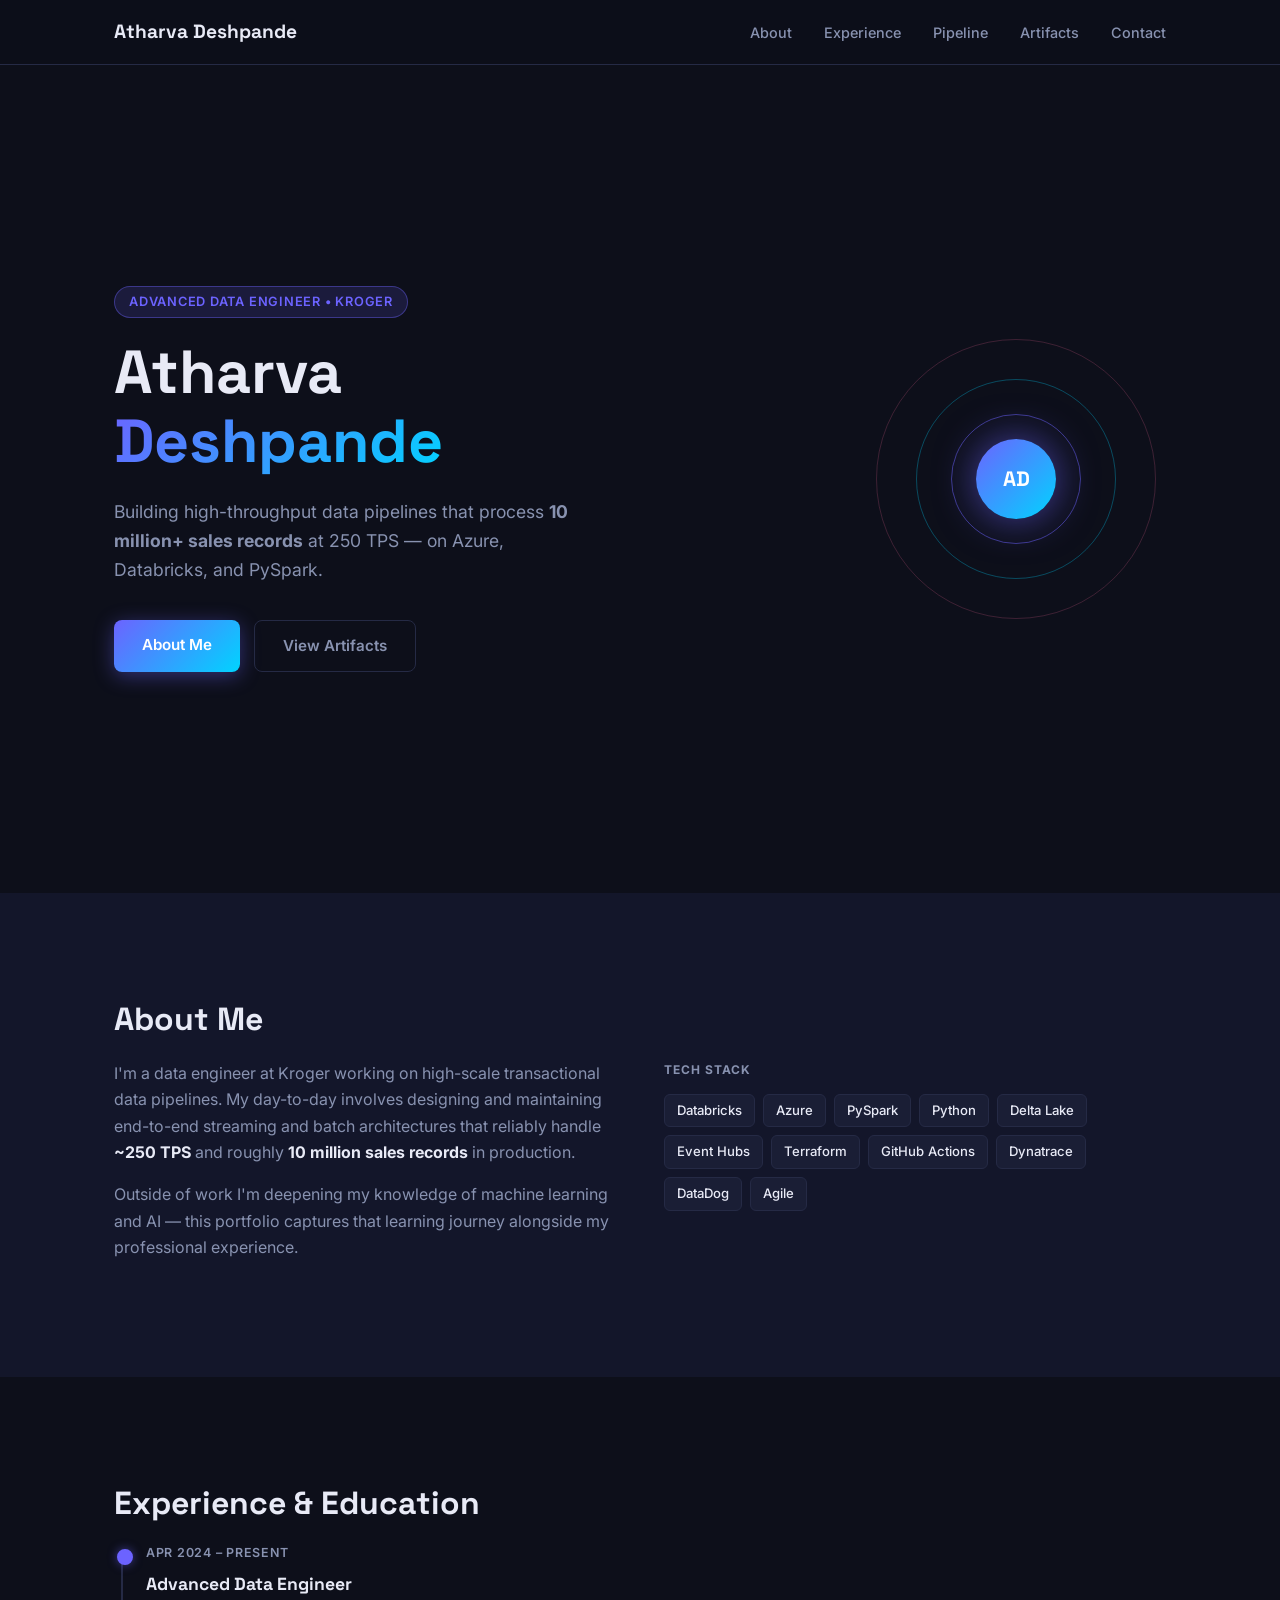
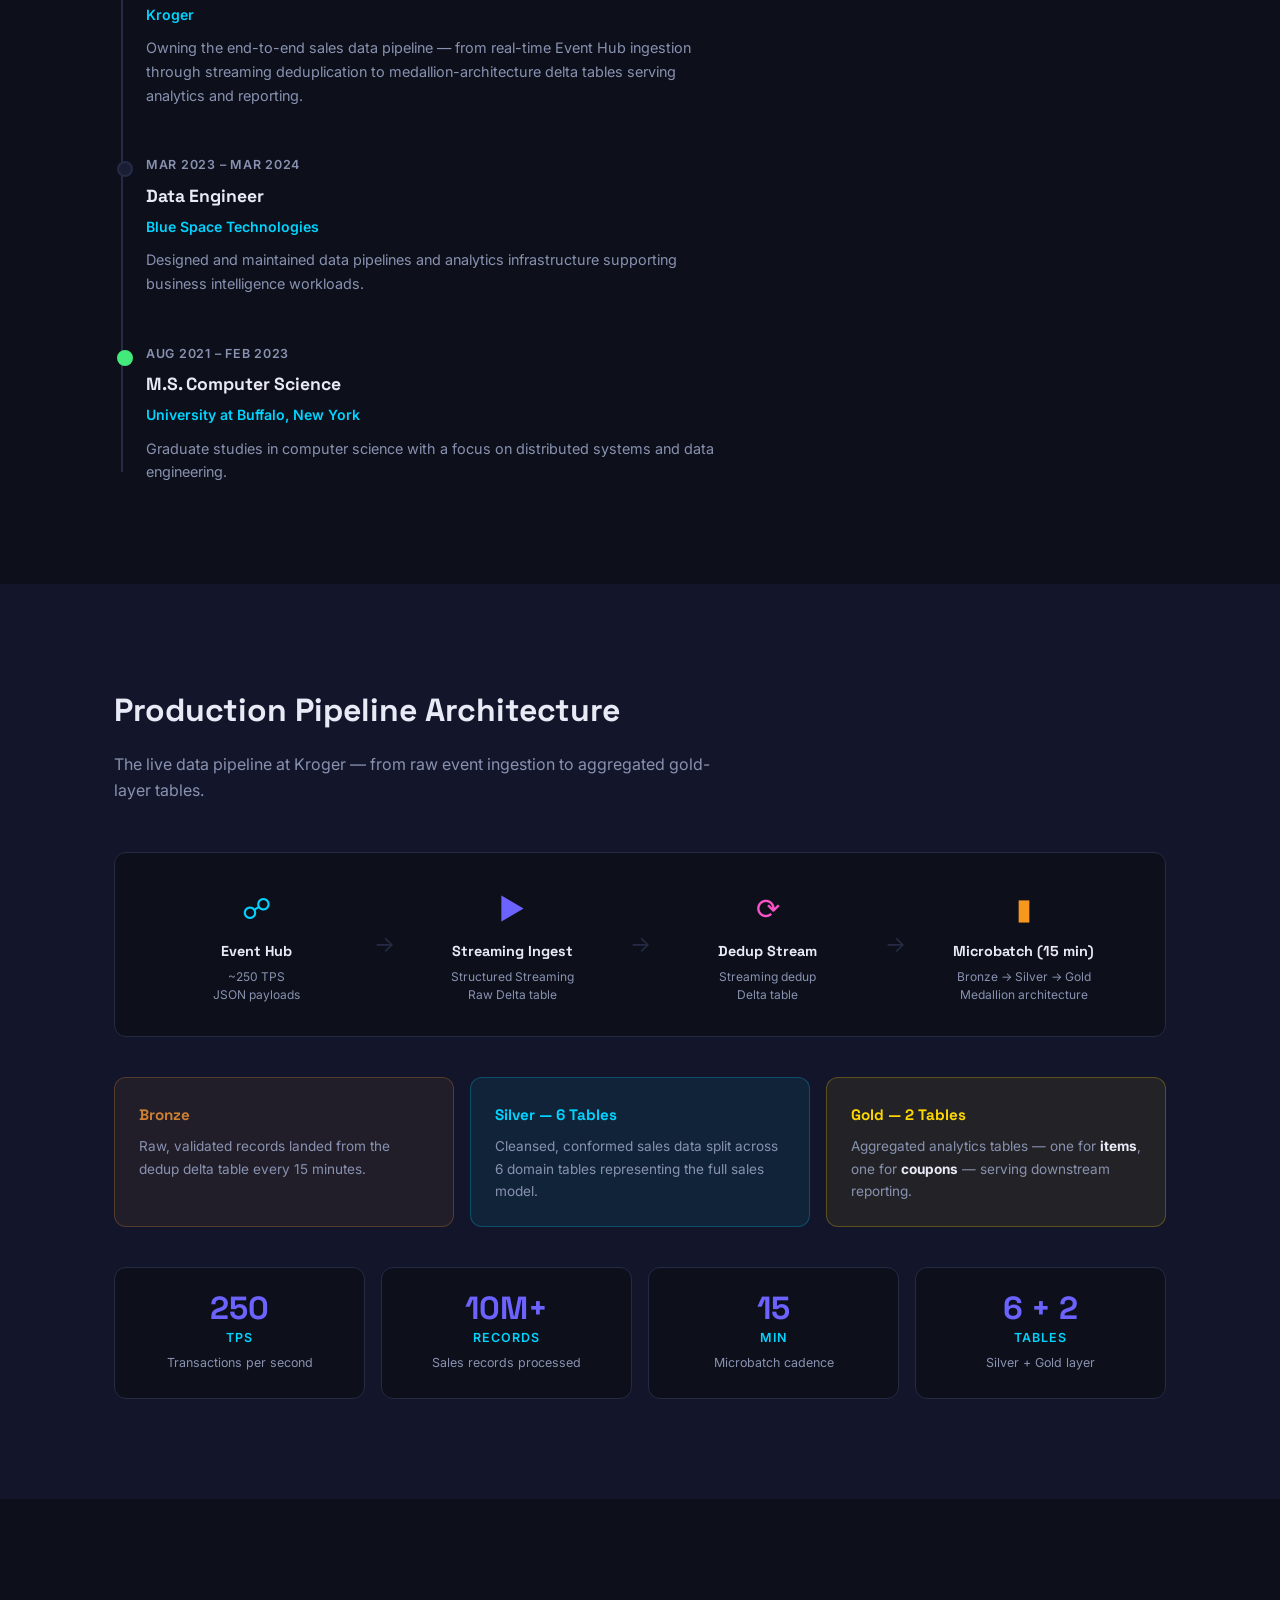
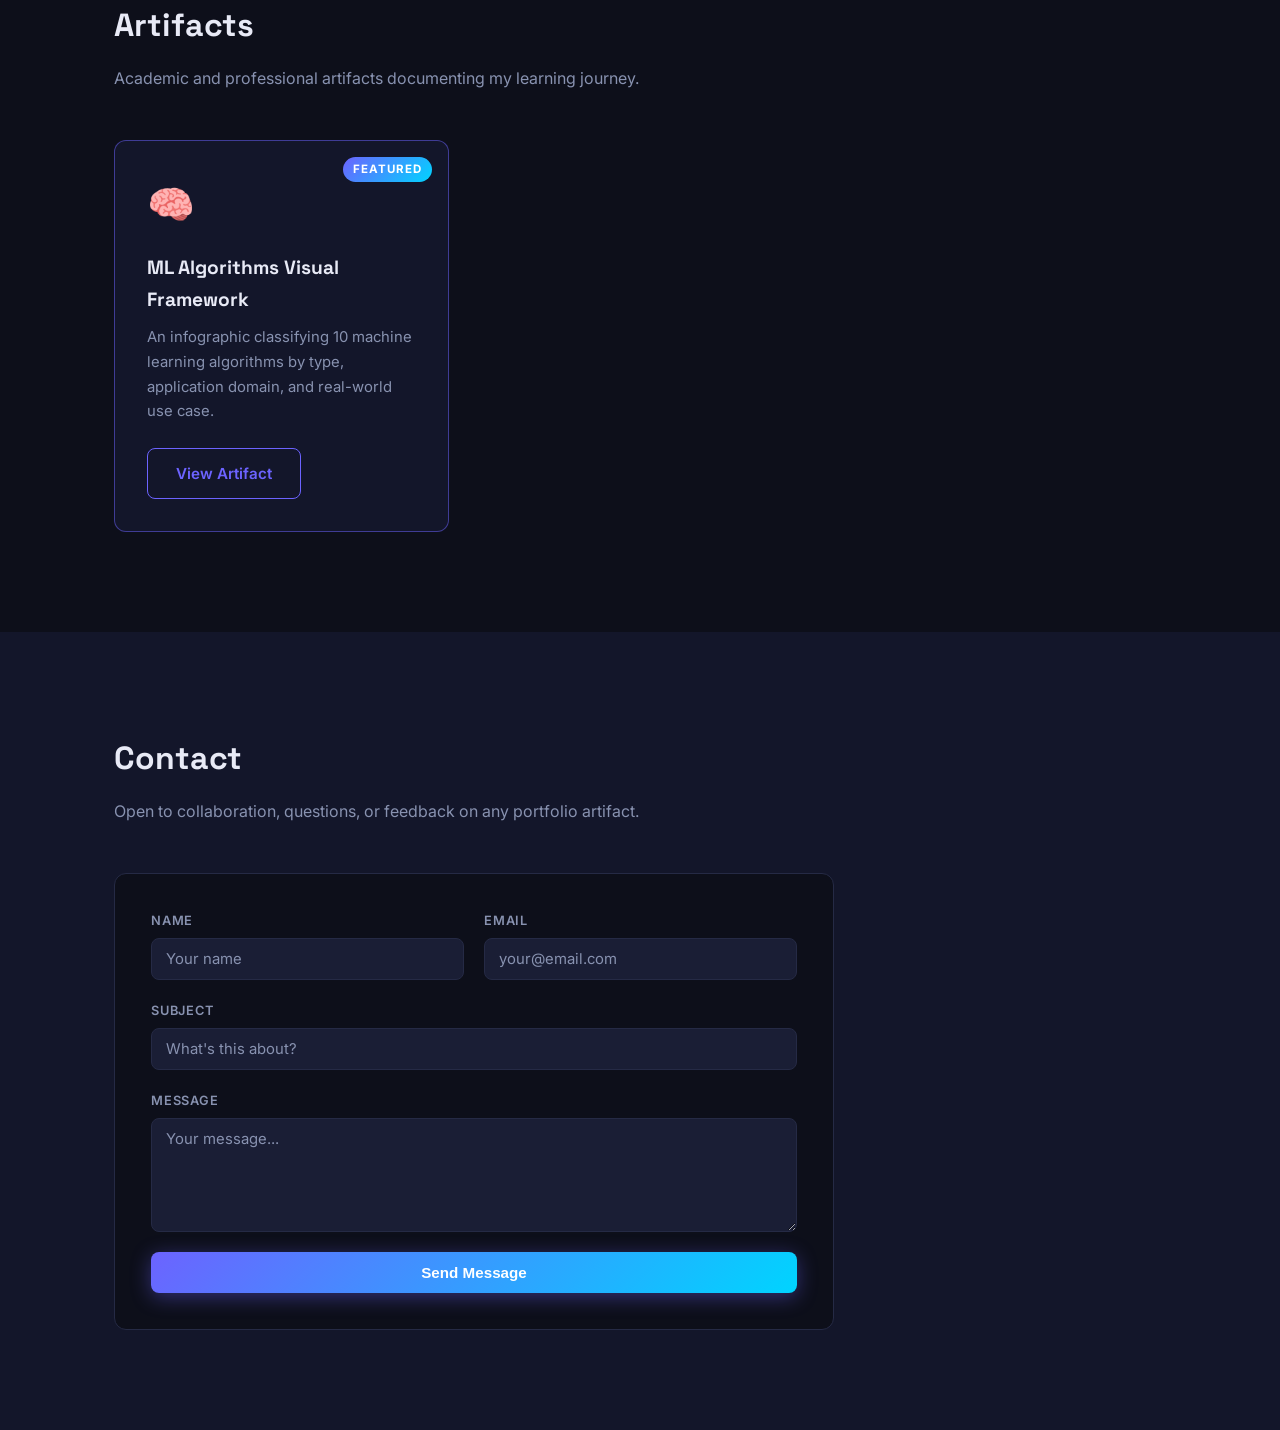
==== index.html @ 95c5d485 "made phone friendly" ====
<!DOCTYPE html>
<html lang="en">
<head>
  <meta charset="UTF-8" />
  <meta name="viewport" content="width=device-width, initial-scale=1.0" />
  <title>Atharva Deshpande | Data Engineer Portfolio</title>
  <link rel="preconnect" href="https://fonts.googleapis.com" />
  <link rel="preconnect" href="https://fonts.gstatic.com" crossorigin />
  <link href="https://fonts.googleapis.com/css2?family=Inter:wght@300;400;500;600;700;800&family=Space+Grotesk:wght@400;500;600;700&display=swap" rel="stylesheet" />
  <link rel="stylesheet" href="css/style.css" />
</head>
<body>

  <!-- ── NAV ─────────────────────────────────────────────── -->
  <nav class="navbar">
    <div class="nav-inner">
      <a href="#" class="nav-logo">Atharva Deshpande</a>
      <ul class="nav-links" id="navLinks">
        <li><a href="#about"      onclick="closeNav()">About</a></li>
        <li><a href="#experience" onclick="closeNav()">Experience</a></li>
        <li><a href="#pipeline"   onclick="closeNav()">Pipeline</a></li>
        <li><a href="#artifacts"  onclick="closeNav()">Artifacts</a></li>
        <li><a href="#contact"    onclick="closeNav()">Contact</a></li>
      </ul>
      <button class="nav-hamburger" id="navToggle" aria-label="Toggle menu">
        <span></span><span></span><span></span>
      </button>
    </div>
  </nav>

  <!-- ── HERO ──────────────────────────────────────────────── -->
  <header class="hero">
    <div class="hero-content">
      <span class="hero-tag">Advanced Data Engineer &bull; Kroger</span>
      <h1>Atharva<br /><span class="gradient-text">Deshpande</span></h1>
      <p class="hero-sub">Building high-throughput data pipelines that process <strong>10 million+ sales records</strong> at 250 TPS — on Azure, Databricks, and PySpark.</p>
      <div class="hero-ctas">
        <a href="#about" class="btn btn-primary">About Me</a>
        <a href="#artifacts" class="btn btn-ghost">View Artifacts</a>
      </div>
    </div>
    <div class="hero-visual" aria-hidden="true">
      <div class="orbit-ring ring-1"></div>
      <div class="orbit-ring ring-2"></div>
      <div class="orbit-ring ring-3"></div>
      <div class="orbit-center">AD</div>
    </div>
  </header>

  <!-- ── ABOUT ─────────────────────────────────────────────── -->
  <section id="about" class="section section-alt">
    <div class="container">
      <h2 class="section-title">About Me</h2>
      <div class="about-grid">
        <div class="about-bio">
          <p>I'm a data engineer at Kroger working on high-scale transactional data pipelines. My day-to-day involves designing and maintaining end-to-end streaming and batch architectures that reliably handle <strong>~250 TPS</strong> and roughly <strong>10 million sales records</strong> in production.</p>
          <p>Outside of work I'm deepening my knowledge of machine learning and AI — this portfolio captures that learning journey alongside my professional experience.</p>
        </div>
        <div class="skills-block">
          <div class="skills-label">Tech Stack</div>
          <div class="skills-wrap">
            <span class="skill-tag">Databricks</span>
            <span class="skill-tag">Azure</span>
            <span class="skill-tag">PySpark</span>
            <span class="skill-tag">Python</span>
            <span class="skill-tag">Delta Lake</span>
            <span class="skill-tag">Event Hubs</span>
            <span class="skill-tag">Terraform</span>
            <span class="skill-tag">GitHub Actions</span>
            <span class="skill-tag">Dynatrace</span>
            <span class="skill-tag">DataDog</span>
            <span class="skill-tag">Agile</span>
          </div>
        </div>
      </div>
    </div>
  </section>

  <!-- ── EXPERIENCE ────────────────────────────────────────── -->
  <section id="experience" class="section">
    <div class="container">
      <h2 class="section-title">Experience &amp; Education</h2>
      <div class="timeline">

        <div class="tl-item">
          <div class="tl-dot current"></div>
          <div class="tl-body">
            <div class="tl-meta">Apr 2024 – Present</div>
            <h3 class="tl-role">Advanced Data Engineer</h3>
            <div class="tl-org">Kroger</div>
            <p class="tl-desc">Owning the end-to-end sales data pipeline — from real-time Event Hub ingestion through streaming deduplication to medallion-architecture delta tables serving analytics and reporting.</p>
          </div>
        </div>

        <div class="tl-item">
          <div class="tl-dot"></div>
          <div class="tl-body">
            <div class="tl-meta">Mar 2023 – Mar 2024</div>
            <h3 class="tl-role">Data Engineer</h3>
            <div class="tl-org">Blue Space Technologies</div>
            <p class="tl-desc">Designed and maintained data pipelines and analytics infrastructure supporting business intelligence workloads.</p>
          </div>
        </div>

        <div class="tl-item edu">
          <div class="tl-dot edu-dot"></div>
          <div class="tl-body">
            <div class="tl-meta">Aug 2021 – Feb 2023</div>
            <h3 class="tl-role">M.S. Computer Science</h3>
            <div class="tl-org">University at Buffalo, New York</div>
            <p class="tl-desc">Graduate studies in computer science with a focus on distributed systems and data engineering.</p>
          </div>
        </div>

      </div>
    </div>
  </section>

  <!-- ── PIPELINE ARCHITECTURE ─────────────────────────────── -->
  <section id="pipeline" class="section section-alt">
    <div class="container">
      <h2 class="section-title">Production Pipeline Architecture</h2>
      <p class="section-desc">The live data pipeline at Kroger — from raw event ingestion to aggregated gold-layer tables.</p>

      <div class="pipeline-flow">

        <div class="pipe-stage">
          <div class="pipe-icon" style="--c:#00d4ff">&#9741;</div>
          <div class="pipe-label">Event Hub</div>
          <div class="pipe-detail">~250 TPS<br />JSON payloads</div>
        </div>
        <div class="pipe-arrow">&#8594;</div>

        <div class="pipe-stage">
          <div class="pipe-icon" style="--c:#6c63ff">&#9654;</div>
          <div class="pipe-label">Streaming Ingest</div>
          <div class="pipe-detail">Structured Streaming<br />Raw Delta table</div>
        </div>
        <div class="pipe-arrow">&#8594;</div>

        <div class="pipe-stage">
          <div class="pipe-icon" style="--c:#f953c6">&#10227;</div>
          <div class="pipe-label">Dedup Stream</div>
          <div class="pipe-detail">Streaming dedup<br />Delta table</div>
        </div>
        <div class="pipe-arrow">&#8594;</div>

        <div class="pipe-stage">
          <div class="pipe-icon" style="--c:#f7971e">&#9646;</div>
          <div class="pipe-label">Microbatch (15 min)</div>
          <div class="pipe-detail">Bronze &#8594; Silver &#8594; Gold<br />Medallion architecture</div>
        </div>

      </div>

      <div class="medallion-grid">
        <div class="med-layer bronze">
          <div class="med-title">Bronze</div>
          <div class="med-desc">Raw, validated records landed from the dedup delta table every 15 minutes.</div>
        </div>
        <div class="med-layer silver">
          <div class="med-title">Silver &mdash; 6 Tables</div>
          <div class="med-desc">Cleansed, conformed sales data split across 6 domain tables representing the full sales model.</div>
        </div>
        <div class="med-layer gold">
          <div class="med-title">Gold &mdash; 2 Tables</div>
          <div class="med-desc">Aggregated analytics tables — one for <strong>items</strong>, one for <strong>coupons</strong> — serving downstream reporting.</div>
        </div>
      </div>

      <div class="pipeline-stats">
        <div class="stat-card">
          <div class="stat-num">250</div>
          <div class="stat-unit">TPS</div>
          <div class="stat-label">Transactions per second</div>
        </div>
        <div class="stat-card">
          <div class="stat-num">10M+</div>
          <div class="stat-unit">records</div>
          <div class="stat-label">Sales records processed</div>
        </div>
        <div class="stat-card">
          <div class="stat-num">15</div>
          <div class="stat-unit">min</div>
          <div class="stat-label">Microbatch cadence</div>
        </div>
        <div class="stat-card">
          <div class="stat-num">6 + 2</div>
          <div class="stat-unit">tables</div>
          <div class="stat-label">Silver + Gold layer</div>
        </div>
      </div>

    </div>
  </section>

  <!-- ── ARTIFACTS ─────────────────────────────────────────── -->
  <section id="artifacts" class="section">
    <div class="container">
      <h2 class="section-title">Artifacts</h2>
      <p class="section-desc">Academic and professional artifacts documenting my learning journey.</p>

      <div class="artifact-grid">
        <article class="artifact-card featured">
          <div class="artifact-badge">Featured</div>
          <div class="artifact-icon">&#x1F9E0;</div>
          <h3>ML Algorithms Visual Framework</h3>
          <p>An infographic classifying 10 machine learning algorithms by type, application domain, and real-world use case.</p>
          <a href="artifacts/ml-algorithms/index.html" class="btn btn-outline">View Artifact</a>
        </article>
      </div>
    </div>
  </section>

  <!-- ── CONTACT ────────────────────────────────────────────── -->
  <section id="contact" class="section section-alt">
    <div class="container">
      <h2 class="section-title">Contact</h2>
      <p class="section-desc">Open to collaboration, questions, or feedback on any portfolio artifact.</p>

      <form class="contact-form" id="contactForm" novalidate>
        <div class="form-row">
          <div class="form-group">
            <label for="cf-name">Name</label>
            <input type="text" id="cf-name" name="name" placeholder="Your name" required />
          </div>
          <div class="form-group">
            <label for="cf-email">Email</label>
            <input type="email" id="cf-email" name="email" placeholder="your@email.com" required />
          </div>
        </div>
        <div class="form-group">
          <label for="cf-subject">Subject</label>
          <input type="text" id="cf-subject" name="subject" placeholder="What's this about?" required />
        </div>
        <div class="form-group">
          <label for="cf-message">Message</label>
          <textarea id="cf-message" name="message" rows="5" placeholder="Your message..." required></textarea>
        </div>
        <button type="submit" class="btn btn-primary form-submit">Send Message</button>
      </form>
      <p class="form-success hidden" id="formSuccess">Contact form submitted.</p>
    </div>
  </section>

  <script>
    const navToggle = document.getElementById('navToggle');
    const navLinks  = document.getElementById('navLinks');
    navToggle.addEventListener('click', () => {
      navLinks.classList.toggle('open');
      navToggle.classList.toggle('active');
    });
    function closeNav() {
      navLinks.classList.remove('open');
      navToggle.classList.remove('active');
    }
  </script>

  <script>
    document.getElementById('contactForm').addEventListener('submit', async function (e) {
      e.preventDefault();
      const btn = this.querySelector('.form-submit');
      btn.disabled = true;
      btn.textContent = 'Sending…';

      const res = await fetch('https://formspree.io/f/xjgaeydq', {
        method: 'POST',
        headers: { 'Accept': 'application/json' },
        body: new FormData(this)
      });

      if (res.ok) {
        this.classList.add('hidden');
        document.getElementById('formSuccess').classList.remove('hidden');
      } else {
        btn.disabled = false;
        btn.textContent = 'Send Message';
      }
    });
  </script>

</body>
</html>
---- css/style.css ----
/* ══════════════════════════════════════════════
   PORTFOLIO — Global Styles
   ══════════════════════════════════════════════ */

:root {
  --bg:        #0d0f1a;
  --bg-card:   #13162a;
  --bg-card2:  #1a1e35;
  --border:    #252a45;
  --text:      #e8eaf6;
  --text-muted:#8892b0;
  --accent1:   #6c63ff;
  --accent2:   #00d4ff;
  --accent3:   #ff6b9d;
  --accent4:   #43e97b;
  --radius:    12px;
  --shadow:    0 8px 32px rgba(0,0,0,.45);
}

*, *::before, *::after { box-sizing: border-box; margin: 0; padding: 0; }

html { scroll-behavior: smooth; }

body {
  background: var(--bg);
  color: var(--text);
  font-family: 'Inter', sans-serif;
  font-size: 16px;
  line-height: 1.65;
}

a { color: var(--accent2); text-decoration: none; }
a:hover { text-decoration: underline; }

.container { max-width: 1100px; margin: 0 auto; padding: 0 24px; }

/* ── Buttons ── */
.btn {
  display: inline-block;
  padding: 12px 28px;
  border-radius: 8px;
  font-weight: 600;
  font-size: .95rem;
  cursor: pointer;
  transition: transform .2s, box-shadow .2s;
}
.btn:hover { transform: translateY(-2px); text-decoration: none; }

.btn-primary {
  background: linear-gradient(135deg, var(--accent1), var(--accent2));
  color: #fff;
  box-shadow: 0 4px 20px rgba(108,99,255,.4);
}
.btn-primary:hover { box-shadow: 0 8px 30px rgba(108,99,255,.6); }

.btn-outline {
  border: 1.5px solid var(--accent1);
  color: var(--accent1);
  background: transparent;
}
.btn-outline:hover { background: rgba(108,99,255,.12); }

/* ── Gradient text ── */
.gradient-text {
  background: linear-gradient(135deg, var(--accent1), var(--accent2));
  -webkit-background-clip: text;
  -webkit-text-fill-color: transparent;
  background-clip: text;
}

/* ── Navbar ── */
.navbar {
  position: sticky;
  top: 0;
  z-index: 100;
  background: rgba(13,15,26,.85);
  backdrop-filter: blur(12px);
  border-bottom: 1px solid var(--border);
}
.nav-inner {
  max-width: 1100px;
  margin: 0 auto;
  padding: 0 24px;
  height: 64px;
  display: flex;
  align-items: center;
  justify-content: space-between;
}
.nav-logo { font-family: 'Space Grotesk', sans-serif; font-weight: 700; font-size: 1.2rem; color: var(--text); }
.nav-links { list-style: none; display: flex; gap: 32px; }
.nav-links a { color: var(--text-muted); font-size: .9rem; font-weight: 500; transition: color .2s; }
.nav-links a:hover { color: var(--text); text-decoration: none; }

/* Hamburger */
.nav-hamburger {
  display: none;
  flex-direction: column;
  justify-content: center;
  gap: 5px;
  background: none;
  border: none;
  cursor: pointer;
  padding: 4px;
}
.nav-hamburger span {
  display: block;
  width: 22px; height: 2px;
  background: var(--text);
  border-radius: 2px;
  transition: transform .25s, opacity .25s;
}
.nav-hamburger.active span:nth-child(1) { transform: translateY(7px) rotate(45deg); }
.nav-hamburger.active span:nth-child(2) { opacity: 0; }
.nav-hamburger.active span:nth-child(3) { transform: translateY(-7px) rotate(-45deg); }

/* ── Hero ── */
.hero {
  min-height: 92vh;
  display: flex;
  align-items: center;
  gap: 60px;
  max-width: 1100px;
  margin: 0 auto;
  padding: 80px 24px;
}
.hero-content { flex: 1; }
.hero-tag {
  display: inline-block;
  background: rgba(108,99,255,.15);
  border: 1px solid rgba(108,99,255,.4);
  color: var(--accent1);
  padding: 4px 14px;
  border-radius: 99px;
  font-size: .8rem;
  font-weight: 600;
  letter-spacing: .06em;
  text-transform: uppercase;
  margin-bottom: 20px;
}
.hero-content h1 {
  font-family: 'Space Grotesk', sans-serif;
  font-size: clamp(2.4rem, 5vw, 3.8rem);
  font-weight: 700;
  line-height: 1.15;
  margin-bottom: 20px;
}
.hero-sub {
  color: var(--text-muted);
  font-size: 1.1rem;
  max-width: 480px;
  margin-bottom: 36px;
}

/* ── Hero orbital visual ── */
.hero-visual {
  flex: 0 0 300px;
  position: relative;
  width: 300px;
  height: 300px;
  display: flex;
  align-items: center;
  justify-content: center;
}
.orbit-center {
  position: relative;
  z-index: 2;
  width: 80px;
  height: 80px;
  border-radius: 50%;
  background: linear-gradient(135deg, var(--accent1), var(--accent2));
  display: flex;
  align-items: center;
  justify-content: center;
  font-family: 'Space Grotesk', sans-serif;
  font-weight: 700;
  font-size: 1.3rem;
  color: #fff;
  box-shadow: 0 0 40px rgba(108,99,255,.6);
}
.orbit-ring {
  position: absolute;
  border-radius: 50%;
  border: 1px solid;
  animation: spin linear infinite;
}
.ring-1 { width: 130px; height: 130px; border-color: rgba(108,99,255,.5); animation-duration: 6s; }
.ring-2 { width: 200px; height: 200px; border-color: rgba(0,212,255,.3); animation-duration: 10s; animation-direction: reverse; }
.ring-3 { width: 280px; height: 280px; border-color: rgba(255,107,157,.2); animation-duration: 16s; }

@keyframes spin { from { transform: rotate(0deg); } to { transform: rotate(360deg); } }

/* ── Sections ── */
.section { padding: 100px 0; }
.section-alt { background: var(--bg-card); }

.section-title {
  font-family: 'Space Grotesk', sans-serif;
  font-size: 2rem;
  font-weight: 700;
  margin-bottom: 14px;
}
.section-desc { color: var(--text-muted); max-width: 600px; margin-bottom: 48px; }

/* ── Artifact grid ── */
.artifact-grid {
  display: grid;
  grid-template-columns: repeat(auto-fill, minmax(300px, 1fr));
  gap: 24px;
}

.artifact-card {
  background: var(--bg-card);
  border: 1px solid var(--border);
  border-radius: var(--radius);
  padding: 32px;
  position: relative;
  transition: transform .25s, border-color .25s, box-shadow .25s;
}
.artifact-card:hover {
  transform: translateY(-4px);
  border-color: var(--accent1);
  box-shadow: 0 12px 40px rgba(108,99,255,.25);
}
.artifact-card.featured { border-color: rgba(108,99,255,.5); }
.artifact-badge {
  position: absolute;
  top: 16px;
  right: 16px;
  background: linear-gradient(135deg, var(--accent1), var(--accent2));
  color: #fff;
  font-size: .72rem;
  font-weight: 700;
  letter-spacing: .08em;
  text-transform: uppercase;
  padding: 3px 10px;
  border-radius: 99px;
}
.artifact-icon { font-size: 2.4rem; margin-bottom: 16px; }
.artifact-card h3 { font-family: 'Space Grotesk', sans-serif; font-size: 1.2rem; font-weight: 700; margin-bottom: 10px; }
.artifact-card p { color: var(--text-muted); font-size: .93rem; margin-bottom: 24px; }

/* ── Footer ── */
.footer {
  border-top: 1px solid var(--border);
  padding: 32px 0;
  text-align: center;
  color: var(--text-muted);
  font-size: .88rem;
}

/* ── Hero CTAs ── */
.hero-ctas { display: flex; gap: 14px; flex-wrap: wrap; }
.btn-ghost {
  border: 1.5px solid var(--border);
  color: var(--text-muted);
  background: transparent;
  padding: 12px 28px;
  border-radius: 8px;
  font-weight: 600;
  font-size: .95rem;
  transition: border-color .2s, color .2s, transform .2s;
}
.btn-ghost:hover { border-color: var(--text-muted); color: var(--text); transform: translateY(-2px); text-decoration: none; }

/* ── About ── */
.about-grid {
  display: grid;
  grid-template-columns: 1fr 1fr;
  gap: 48px;
  align-items: start;
}
.about-bio p { color: var(--text-muted); margin-bottom: 16px; }
.about-bio strong { color: var(--text); }
.skills-label { font-size: .75rem; font-weight: 700; text-transform: uppercase; letter-spacing: .08em; color: var(--text-muted); margin-bottom: 14px; }
.skills-wrap { display: flex; flex-wrap: wrap; gap: 8px; }
.skill-tag {
  background: var(--bg-card2);
  border: 1px solid var(--border);
  color: var(--text);
  font-size: .82rem;
  font-weight: 500;
  padding: 5px 12px;
  border-radius: 6px;
  transition: border-color .2s, color .2s;
}
.skill-tag:hover { border-color: var(--accent1); color: var(--accent1); }

/* ── Timeline ── */
.timeline { display: flex; flex-direction: column; gap: 0; position: relative; padding-left: 32px; }
.timeline::before {
  content: '';
  position: absolute;
  left: 7px;
  top: 12px;
  bottom: 12px;
  width: 2px;
  background: var(--border);
}
.tl-item { position: relative; padding-bottom: 48px; }
.tl-item:last-child { padding-bottom: 0; }
.tl-dot {
  position: absolute;
  left: -29px;
  top: 6px;
  width: 16px; height: 16px;
  border-radius: 50%;
  background: var(--bg-card2);
  border: 2px solid var(--border);
  z-index: 1;
}
.tl-dot.current { background: var(--accent1); border-color: var(--accent1); box-shadow: 0 0 10px rgba(108,99,255,.5); }
.tl-dot.edu-dot { background: var(--accent4); border-color: var(--accent4); }
.tl-meta { font-size: .78rem; font-weight: 600; color: var(--text-muted); text-transform: uppercase; letter-spacing: .06em; margin-bottom: 6px; }
.tl-role { font-family: 'Space Grotesk', sans-serif; font-size: 1.1rem; font-weight: 700; margin-bottom: 4px; }
.tl-org { font-size: .88rem; font-weight: 600; color: var(--accent2); margin-bottom: 10px; }
.tl-desc { color: var(--text-muted); font-size: .9rem; max-width: 580px; }

/* ── Pipeline ── */
.pipeline-flow {
  display: flex;
  align-items: center;
  flex-wrap: wrap;
  gap: 8px;
  margin-bottom: 40px;
  padding: 32px;
  background: var(--bg);
  border: 1px solid var(--border);
  border-radius: var(--radius);
}
.pipe-stage { text-align: center; flex: 1; min-width: 120px; }
.pipe-icon {
  font-size: 1.8rem;
  color: var(--c, var(--accent1));
  margin-bottom: 8px;
  display: block;
}
.pipe-label { font-family: 'Space Grotesk', sans-serif; font-weight: 700; font-size: .9rem; margin-bottom: 4px; }
.pipe-detail { font-size: .75rem; color: var(--text-muted); line-height: 1.5; }
.pipe-arrow { font-size: 1.4rem; color: var(--border); flex: 0; }

.medallion-grid {
  display: grid;
  grid-template-columns: repeat(3, 1fr);
  gap: 16px;
  margin-bottom: 40px;
}
.med-layer {
  border-radius: var(--radius);
  padding: 24px;
  border: 1px solid;
}
.med-layer.bronze { background: rgba(205,127,50,.08); border-color: rgba(205,127,50,.3); }
.med-layer.silver { background: rgba(0,212,255,.07); border-color: rgba(0,212,255,.25); }
.med-layer.gold   { background: rgba(255,215,0,.07);  border-color: rgba(255,215,0,.25); }
.med-title { font-family: 'Space Grotesk', sans-serif; font-weight: 700; font-size: .95rem; margin-bottom: 8px; }
.med-layer.bronze .med-title { color: #cd7f32; }
.med-layer.silver .med-title { color: var(--accent2); }
.med-layer.gold   .med-title { color: #ffd700; }
.med-desc { font-size: .85rem; color: var(--text-muted); }
.med-desc strong { color: var(--text); }

.pipeline-stats {
  display: grid;
  grid-template-columns: repeat(4, 1fr);
  gap: 16px;
}
.stat-card {
  background: var(--bg);
  border: 1px solid var(--border);
  border-radius: var(--radius);
  padding: 24px 20px;
  text-align: center;
}
.stat-num { font-family: 'Space Grotesk', sans-serif; font-size: 2rem; font-weight: 800; color: var(--accent1); line-height: 1; }
.stat-unit { font-size: .78rem; font-weight: 600; color: var(--accent2); text-transform: uppercase; letter-spacing: .07em; margin: 4px 0; }
.stat-label { font-size: .78rem; color: var(--text-muted); }

/* ── Contact form ── */
.contact-form {
  background: var(--bg);
  border: 1px solid var(--border);
  border-radius: var(--radius);
  padding: 36px;
  display: flex;
  flex-direction: column;
  gap: 20px;
  max-width: 720px;
}
.form-row { display: grid; grid-template-columns: 1fr 1fr; gap: 20px; }
.form-group { display: flex; flex-direction: column; gap: 7px; }
.form-group label { font-size: .8rem; font-weight: 600; color: var(--text-muted); text-transform: uppercase; letter-spacing: .06em; }
.form-group input,
.form-group textarea {
  background: var(--bg-card2);
  border: 1px solid var(--border);
  border-radius: 8px;
  padding: 11px 14px;
  color: var(--text);
  font-family: 'Inter', sans-serif;
  font-size: .93rem;
  outline: none;
  transition: border-color .2s, box-shadow .2s;
  resize: vertical;
}
.form-group input::placeholder,
.form-group textarea::placeholder { color: var(--text-muted); }
.form-group input:focus,
.form-group textarea:focus {
  border-color: var(--accent1);
  box-shadow: 0 0 0 3px rgba(108,99,255,.15);
}
.form-submit { border: none; cursor: pointer; }
.form-submit:disabled { opacity: .6; cursor: not-allowed; transform: none; }
.form-success { color: var(--accent4); font-size: 1rem; font-weight: 500; padding: 16px 0; }
.hidden { display: none; }

/* ── Responsive ── */
@media (max-width: 900px) {
  .about-grid        { grid-template-columns: 1fr; gap: 32px; }
  .medallion-grid    { grid-template-columns: 1fr; }
  .pipeline-stats    { grid-template-columns: repeat(2, 1fr); }
  .form-row          { grid-template-columns: 1fr; }
}

@media (max-width: 768px) {
  /* Nav */
  .nav-hamburger { display: flex; }
  .nav-inner { justify-content: space-between; }
  .nav-links {
    display: none;
    position: absolute;
    top: 64px;
    left: 0; right: 0;
    background: rgba(13,15,26,.97);
    border-bottom: 1px solid var(--border);
    flex-direction: column;
    padding: 16px 24px 24px;
    gap: 4px;
  }
  .nav-links.open { display: flex; }
  .nav-links li { width: 100%; }
  .nav-links a { display: block; padding: 10px 0; font-size: 1rem; border-bottom: 1px solid var(--border); }
  .nav-links li:last-child a { border-bottom: none; }

  /* Sections — tighter vertical padding */
  .section { padding: 60px 0; }

  /* Hero */
  .hero { flex-direction: column; text-align: center; padding: 48px 20px; min-height: unset; }
  .hero-visual { display: none; }
  .hero-sub { margin: 0 auto 28px; font-size: 1rem; }
  .hero-ctas { justify-content: center; }
  .hero-content h1 { font-size: clamp(2rem, 8vw, 2.8rem); }

  /* Section titles */
  .section-title { font-size: 1.5rem; }
  .section-desc  { margin-bottom: 28px; }

  /* Pipeline */
  .pipeline-flow { flex-direction: column; padding: 20px; gap: 12px; }
  .pipe-arrow    { transform: rotate(90deg); }
  .pipe-stage    { min-width: unset; width: 100%; }

  /* Stats — 2 col on mobile */
  .pipeline-stats { grid-template-columns: repeat(2, 1fr); }

  /* Contact form */
  .contact-form { padding: 20px; }

  /* Timeline */
  .tl-desc { max-width: 100%; }
}
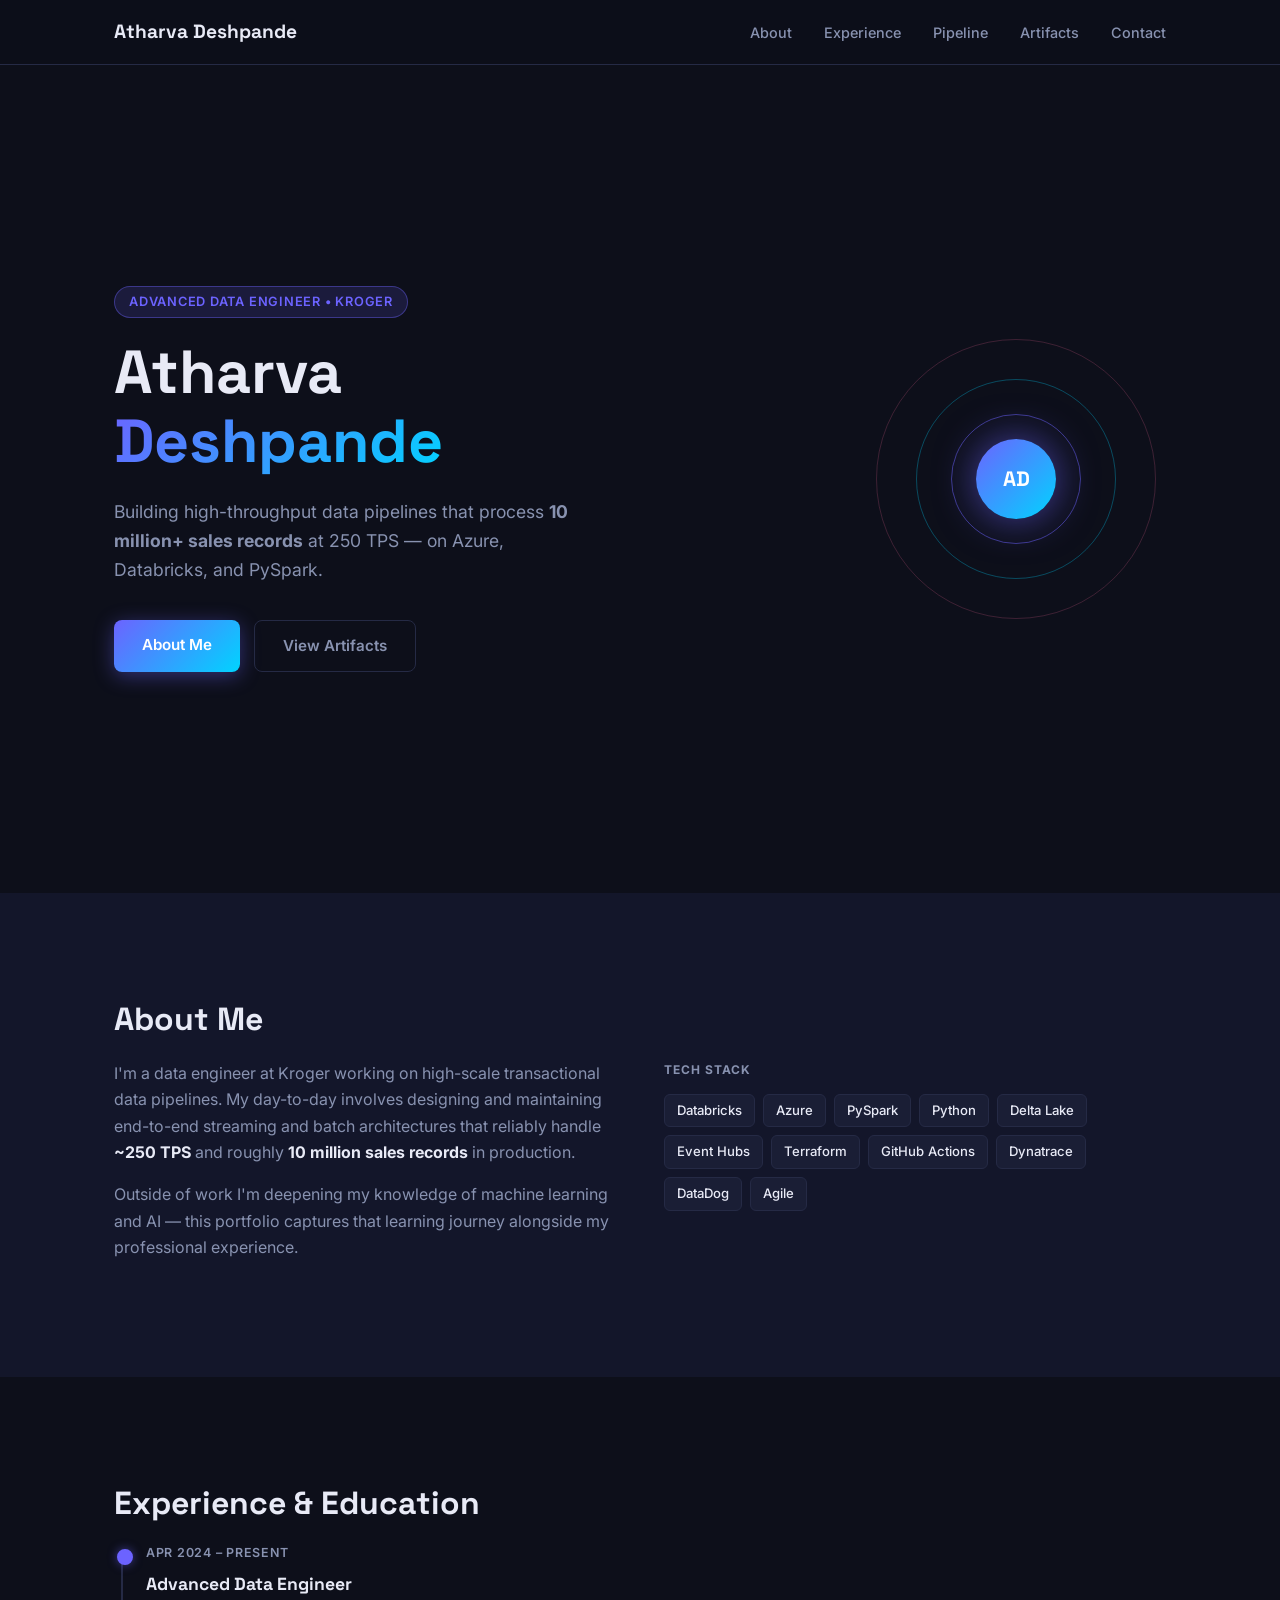
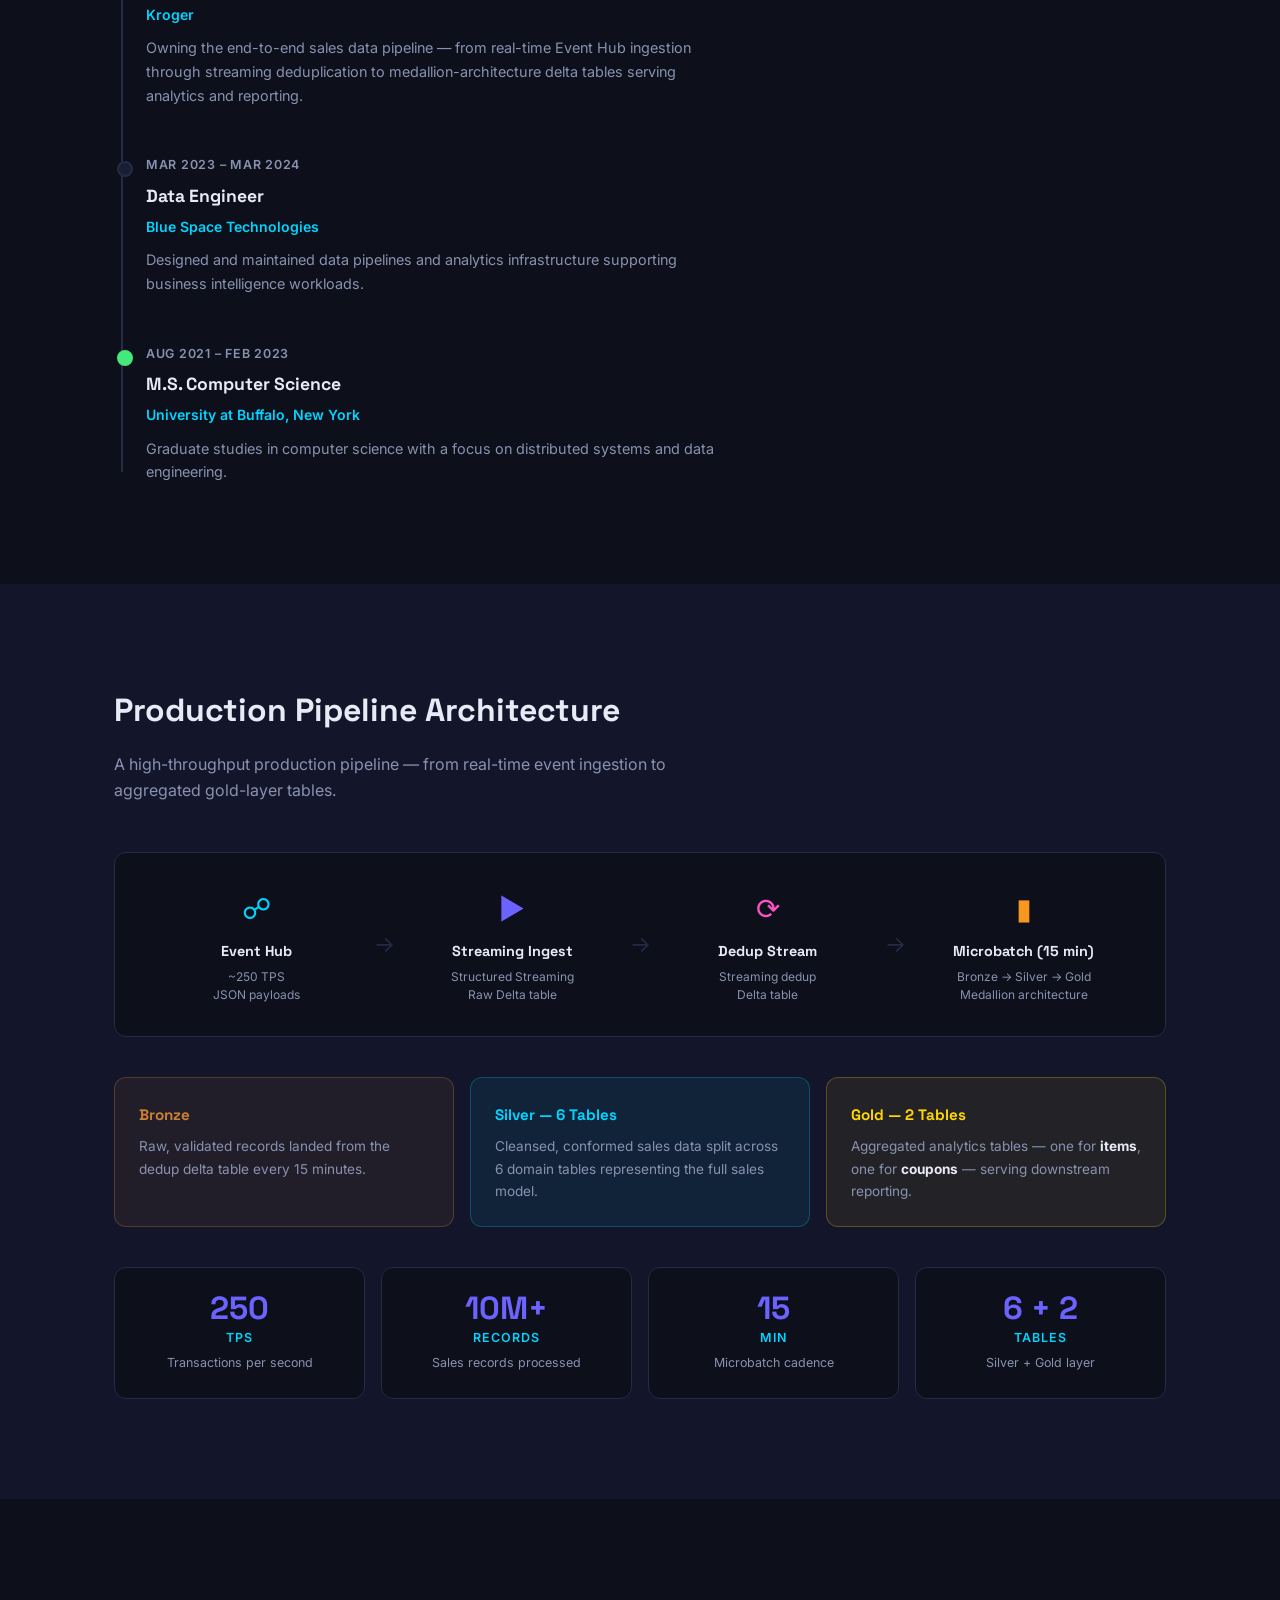
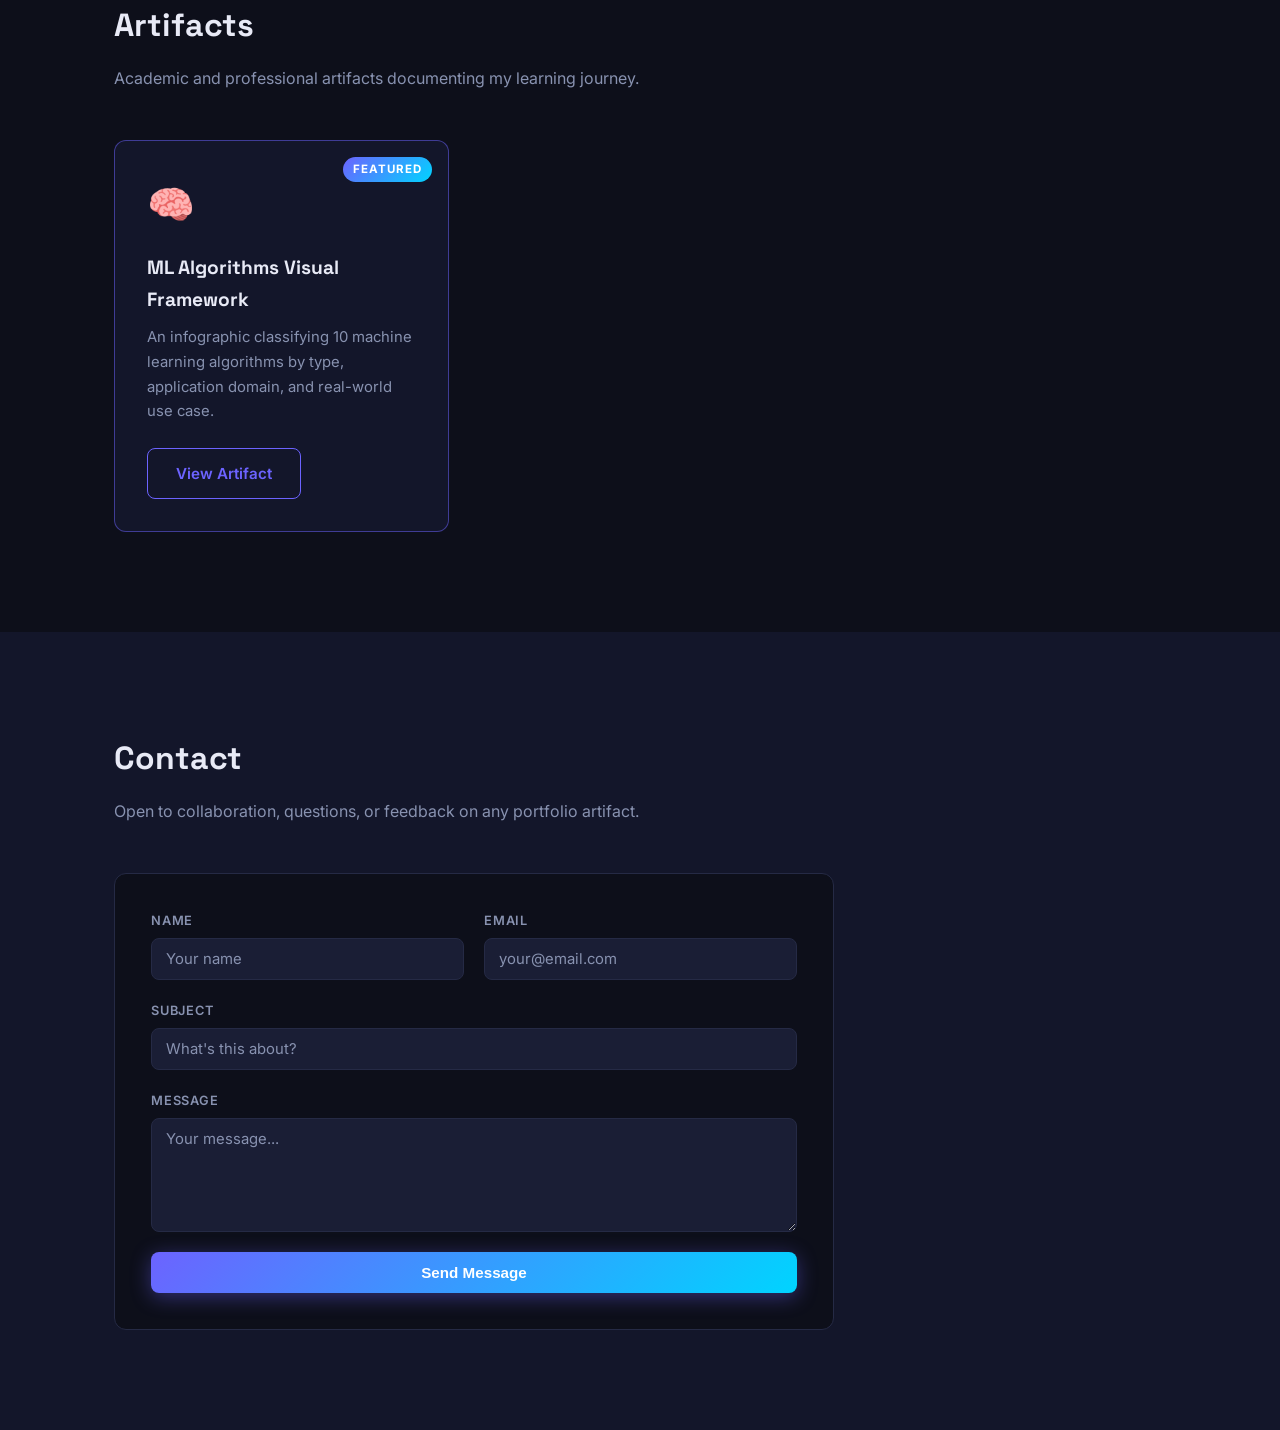
==== commit f7068a8b: "edited pipeline architecture description]" ====
--- a/index.html
+++ b/index.html
@@ -120,7 +120,7 @@
   <section id="pipeline" class="section section-alt">
     <div class="container">
       <h2 class="section-title">Production Pipeline Architecture</h2>
-      <p class="section-desc">The live data pipeline at Kroger — from raw event ingestion to aggregated gold-layer tables.</p>
+      <p class="section-desc">A high-throughput production pipeline — from real-time event ingestion to aggregated gold-layer tables.</p>
 
       <div class="pipeline-flow">
 
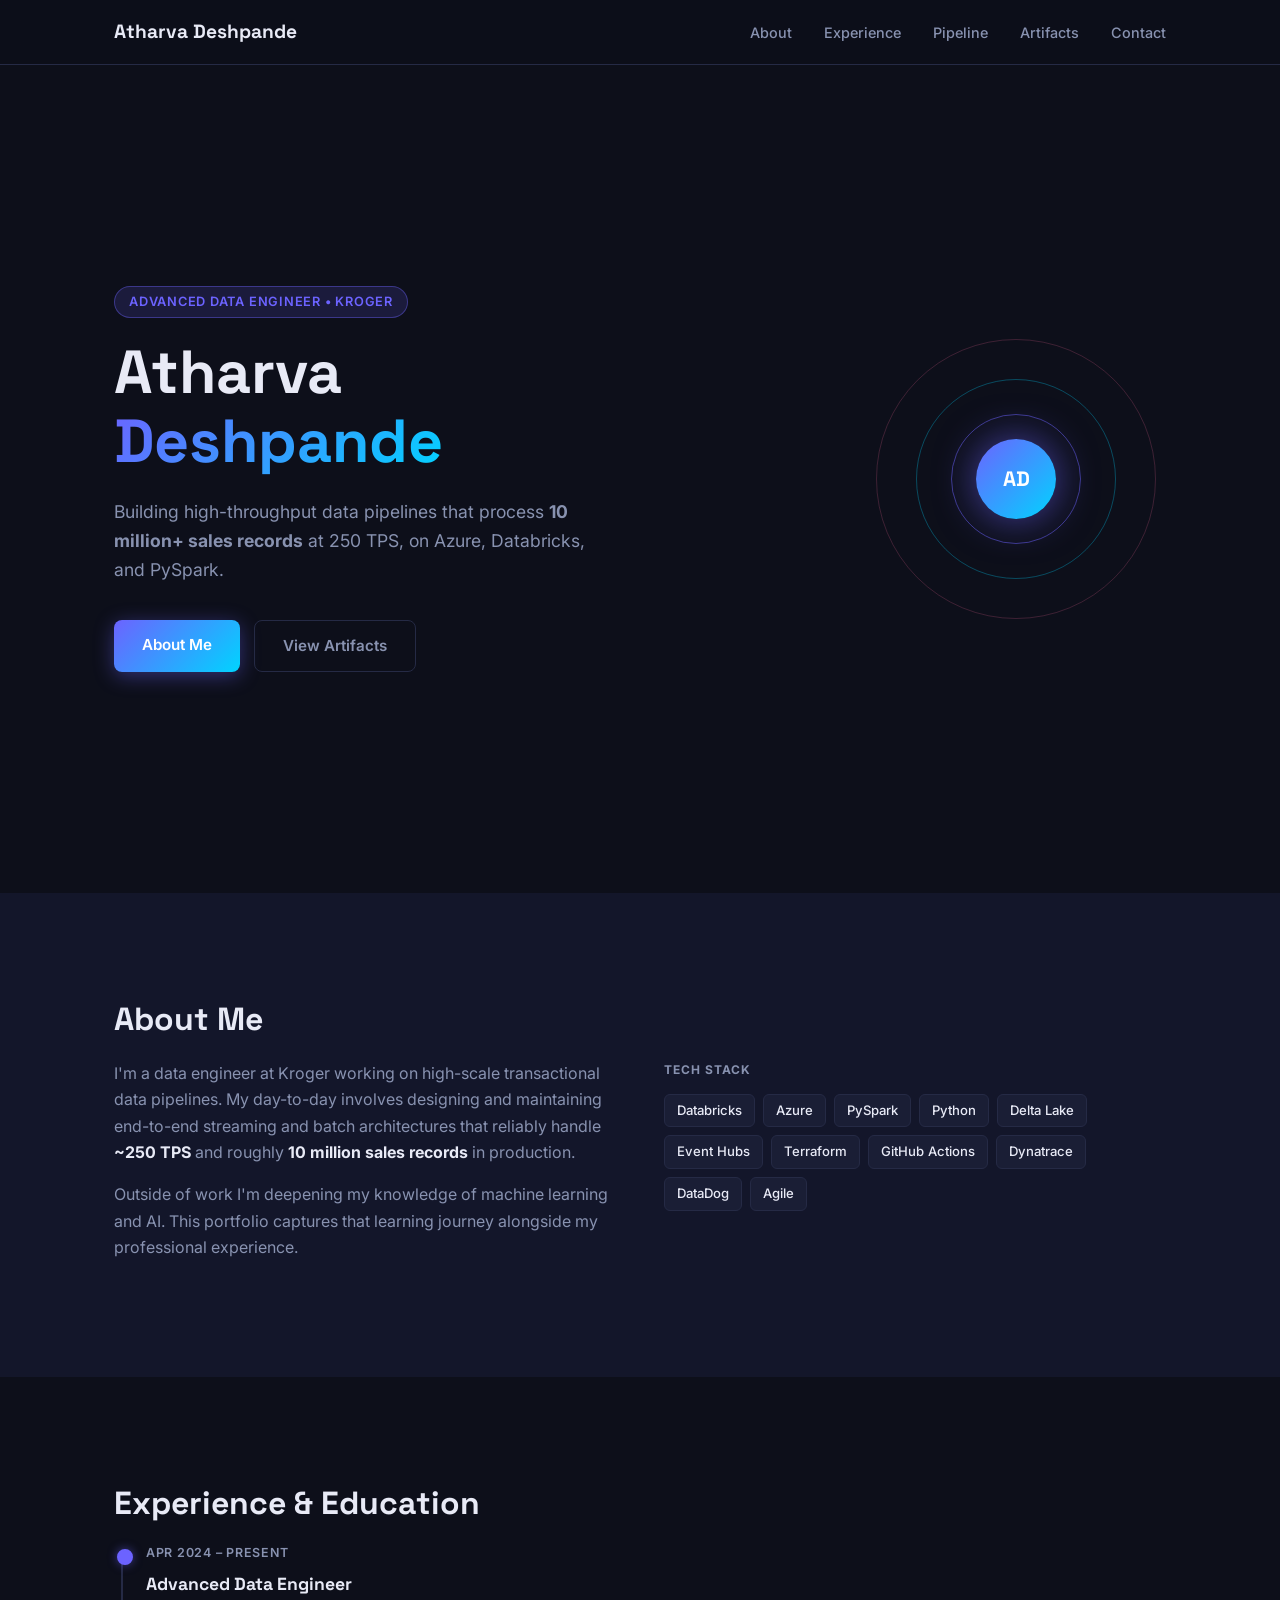
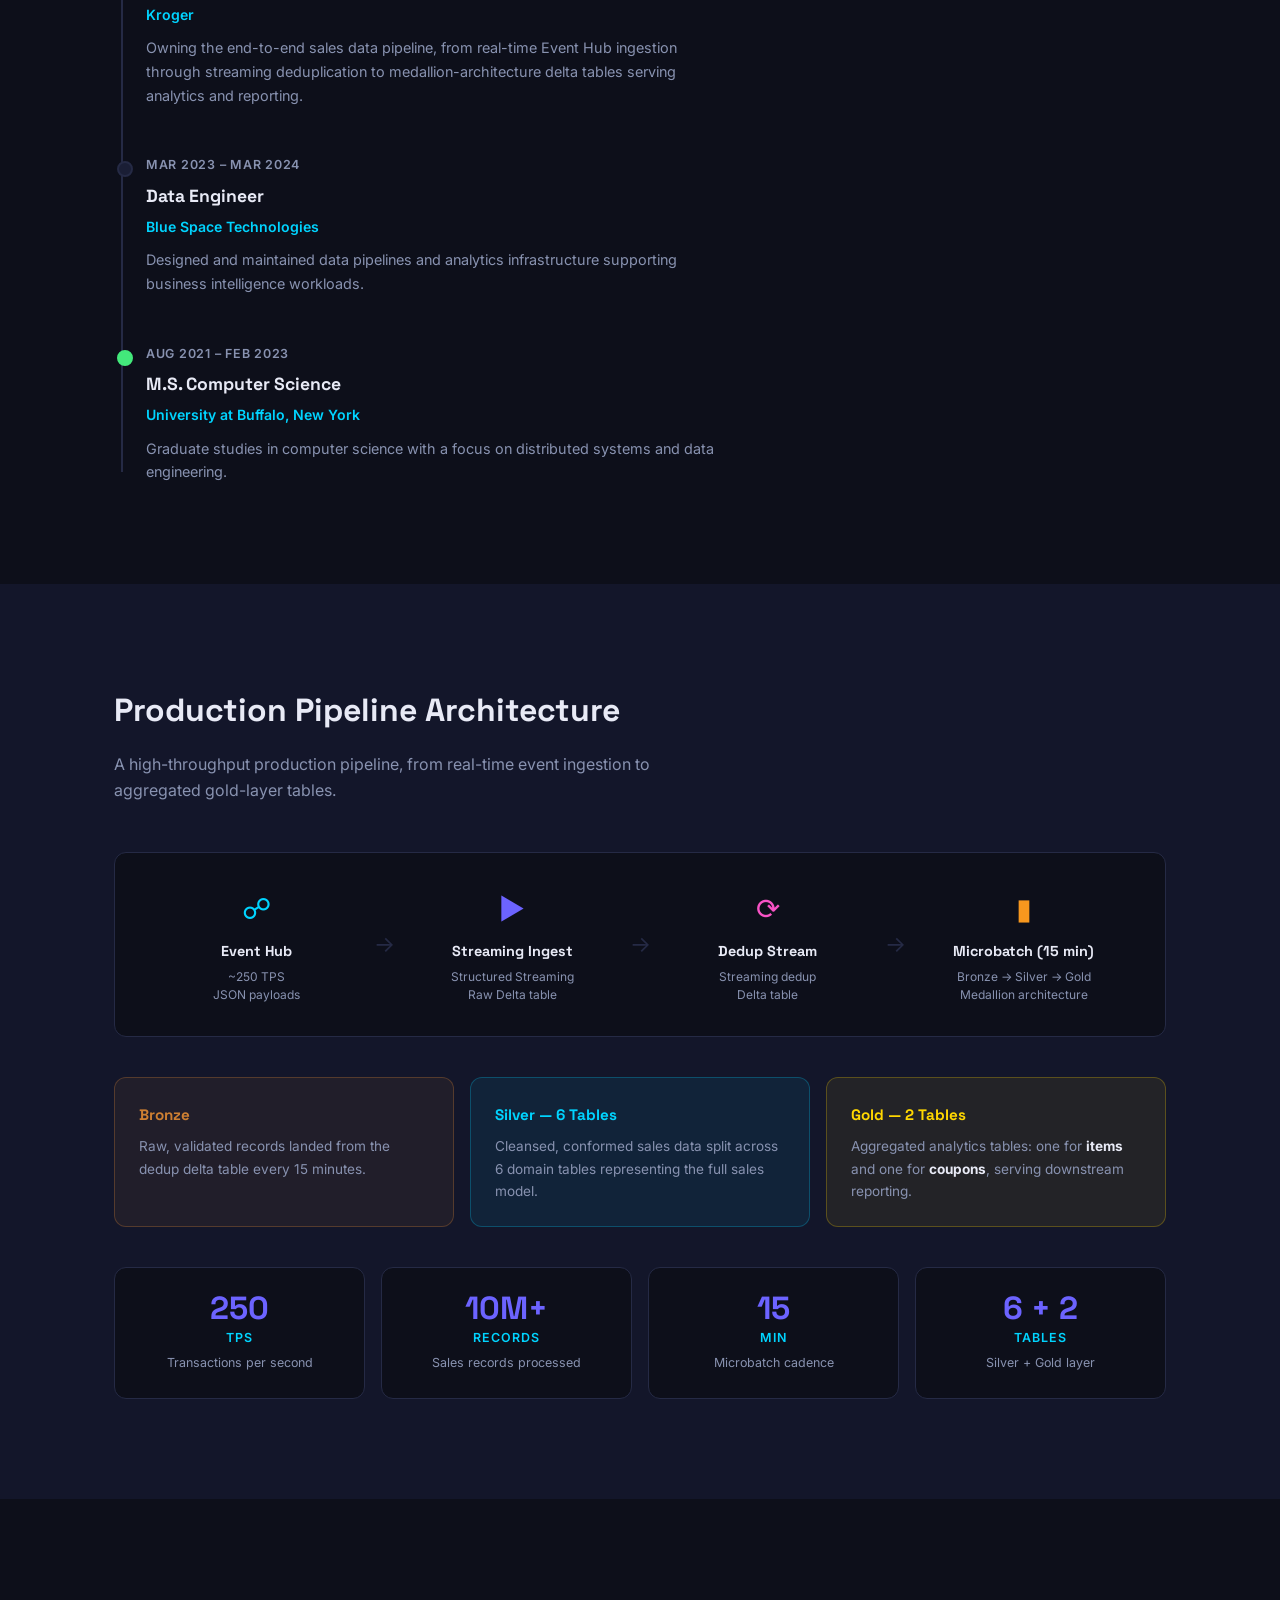
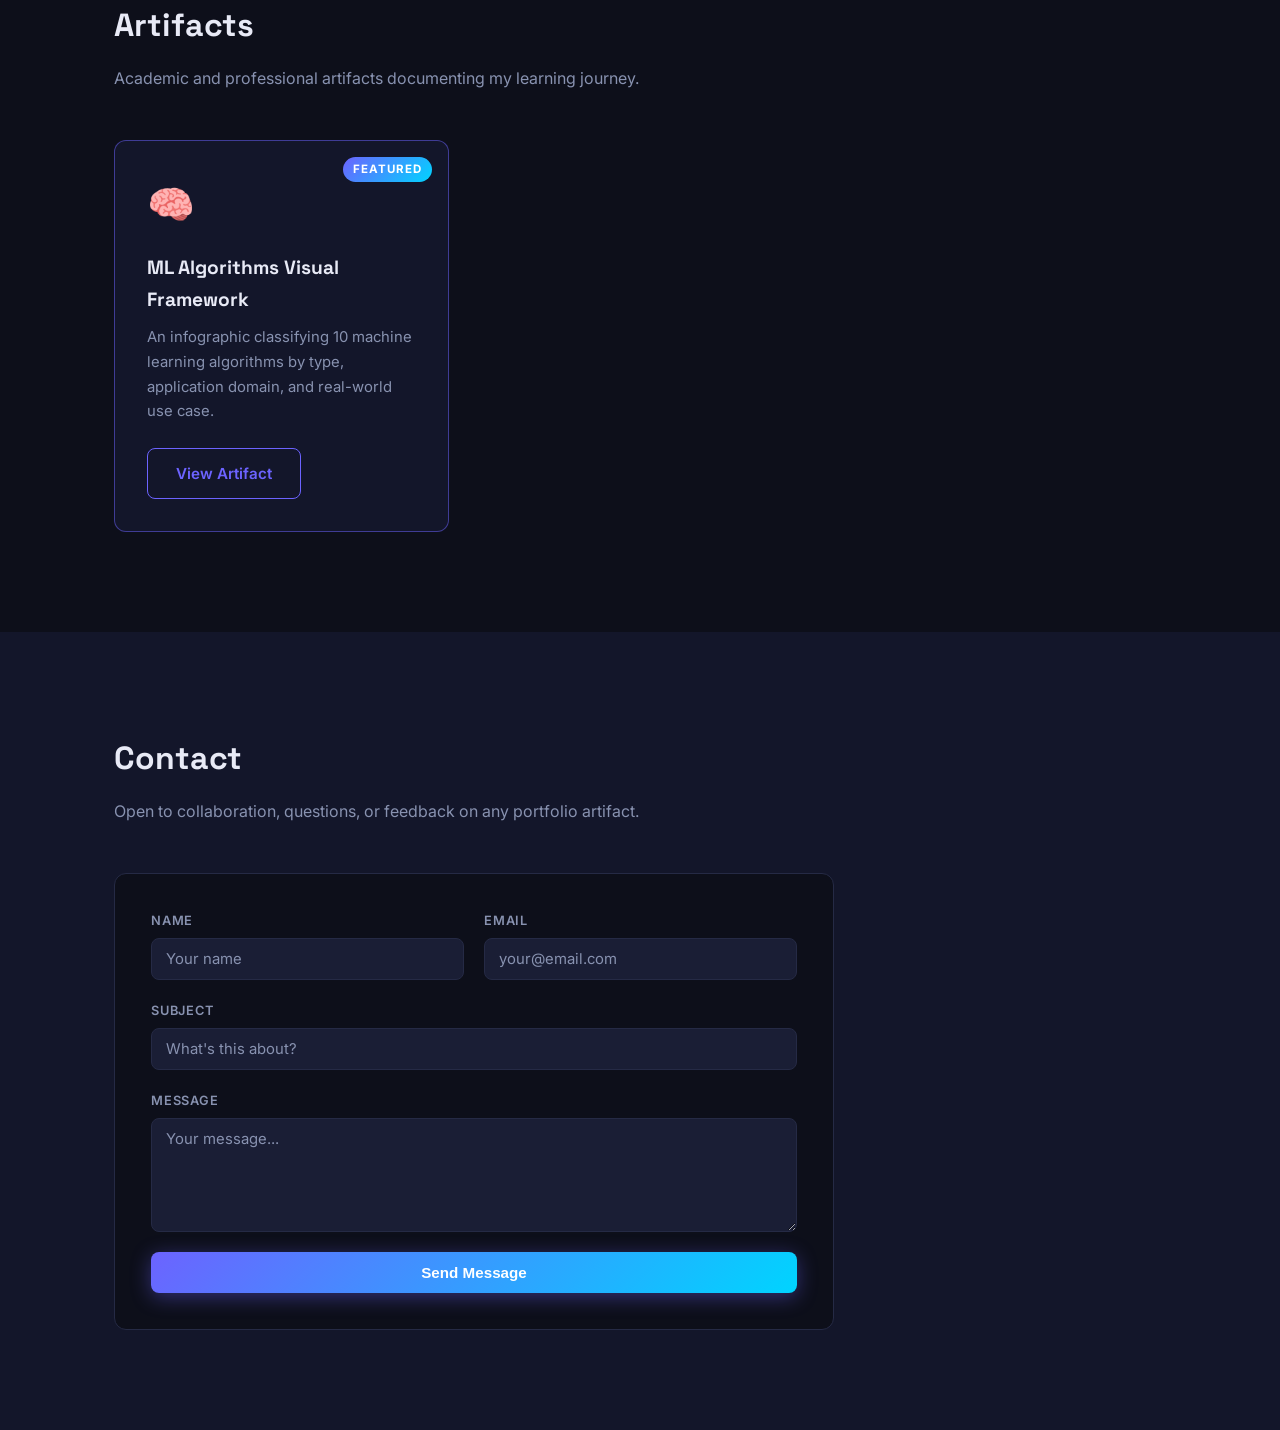
==== commit dd9d8a60: "edited reflection section" ====
--- a/index.html
+++ b/index.html
@@ -33,7 +33,7 @@
     <div class="hero-content">
       <span class="hero-tag">Advanced Data Engineer &bull; Kroger</span>
       <h1>Atharva<br /><span class="gradient-text">Deshpande</span></h1>
-      <p class="hero-sub">Building high-throughput data pipelines that process <strong>10 million+ sales records</strong> at 250 TPS — on Azure, Databricks, and PySpark.</p>
+      <p class="hero-sub">Building high-throughput data pipelines that process <strong>10 million+ sales records</strong> at 250 TPS, on Azure, Databricks, and PySpark.</p>
       <div class="hero-ctas">
         <a href="#about" class="btn btn-primary">About Me</a>
         <a href="#artifacts" class="btn btn-ghost">View Artifacts</a>
@@ -54,7 +54,7 @@
       <div class="about-grid">
         <div class="about-bio">
           <p>I'm a data engineer at Kroger working on high-scale transactional data pipelines. My day-to-day involves designing and maintaining end-to-end streaming and batch architectures that reliably handle <strong>~250 TPS</strong> and roughly <strong>10 million sales records</strong> in production.</p>
-          <p>Outside of work I'm deepening my knowledge of machine learning and AI — this portfolio captures that learning journey alongside my professional experience.</p>
+          <p>Outside of work I'm deepening my knowledge of machine learning and AI. This portfolio captures that learning journey alongside my professional experience.</p>
         </div>
         <div class="skills-block">
           <div class="skills-label">Tech Stack</div>
@@ -88,7 +88,7 @@
             <div class="tl-meta">Apr 2024 – Present</div>
             <h3 class="tl-role">Advanced Data Engineer</h3>
             <div class="tl-org">Kroger</div>
-            <p class="tl-desc">Owning the end-to-end sales data pipeline — from real-time Event Hub ingestion through streaming deduplication to medallion-architecture delta tables serving analytics and reporting.</p>
+            <p class="tl-desc">Owning the end-to-end sales data pipeline, from real-time Event Hub ingestion through streaming deduplication to medallion-architecture delta tables serving analytics and reporting.</p>
           </div>
         </div>
 
@@ -120,7 +120,7 @@
   <section id="pipeline" class="section section-alt">
     <div class="container">
       <h2 class="section-title">Production Pipeline Architecture</h2>
-      <p class="section-desc">A high-throughput production pipeline — from real-time event ingestion to aggregated gold-layer tables.</p>
+      <p class="section-desc">A high-throughput production pipeline, from real-time event ingestion to aggregated gold-layer tables.</p>
 
       <div class="pipeline-flow">
 
@@ -164,7 +164,7 @@
         </div>
         <div class="med-layer gold">
           <div class="med-title">Gold &mdash; 2 Tables</div>
-          <div class="med-desc">Aggregated analytics tables — one for <strong>items</strong>, one for <strong>coupons</strong> — serving downstream reporting.</div>
+          <div class="med-desc">Aggregated analytics tables: one for <strong>items</strong> and one for <strong>coupons</strong>, serving downstream reporting.</div>
         </div>
       </div>
 
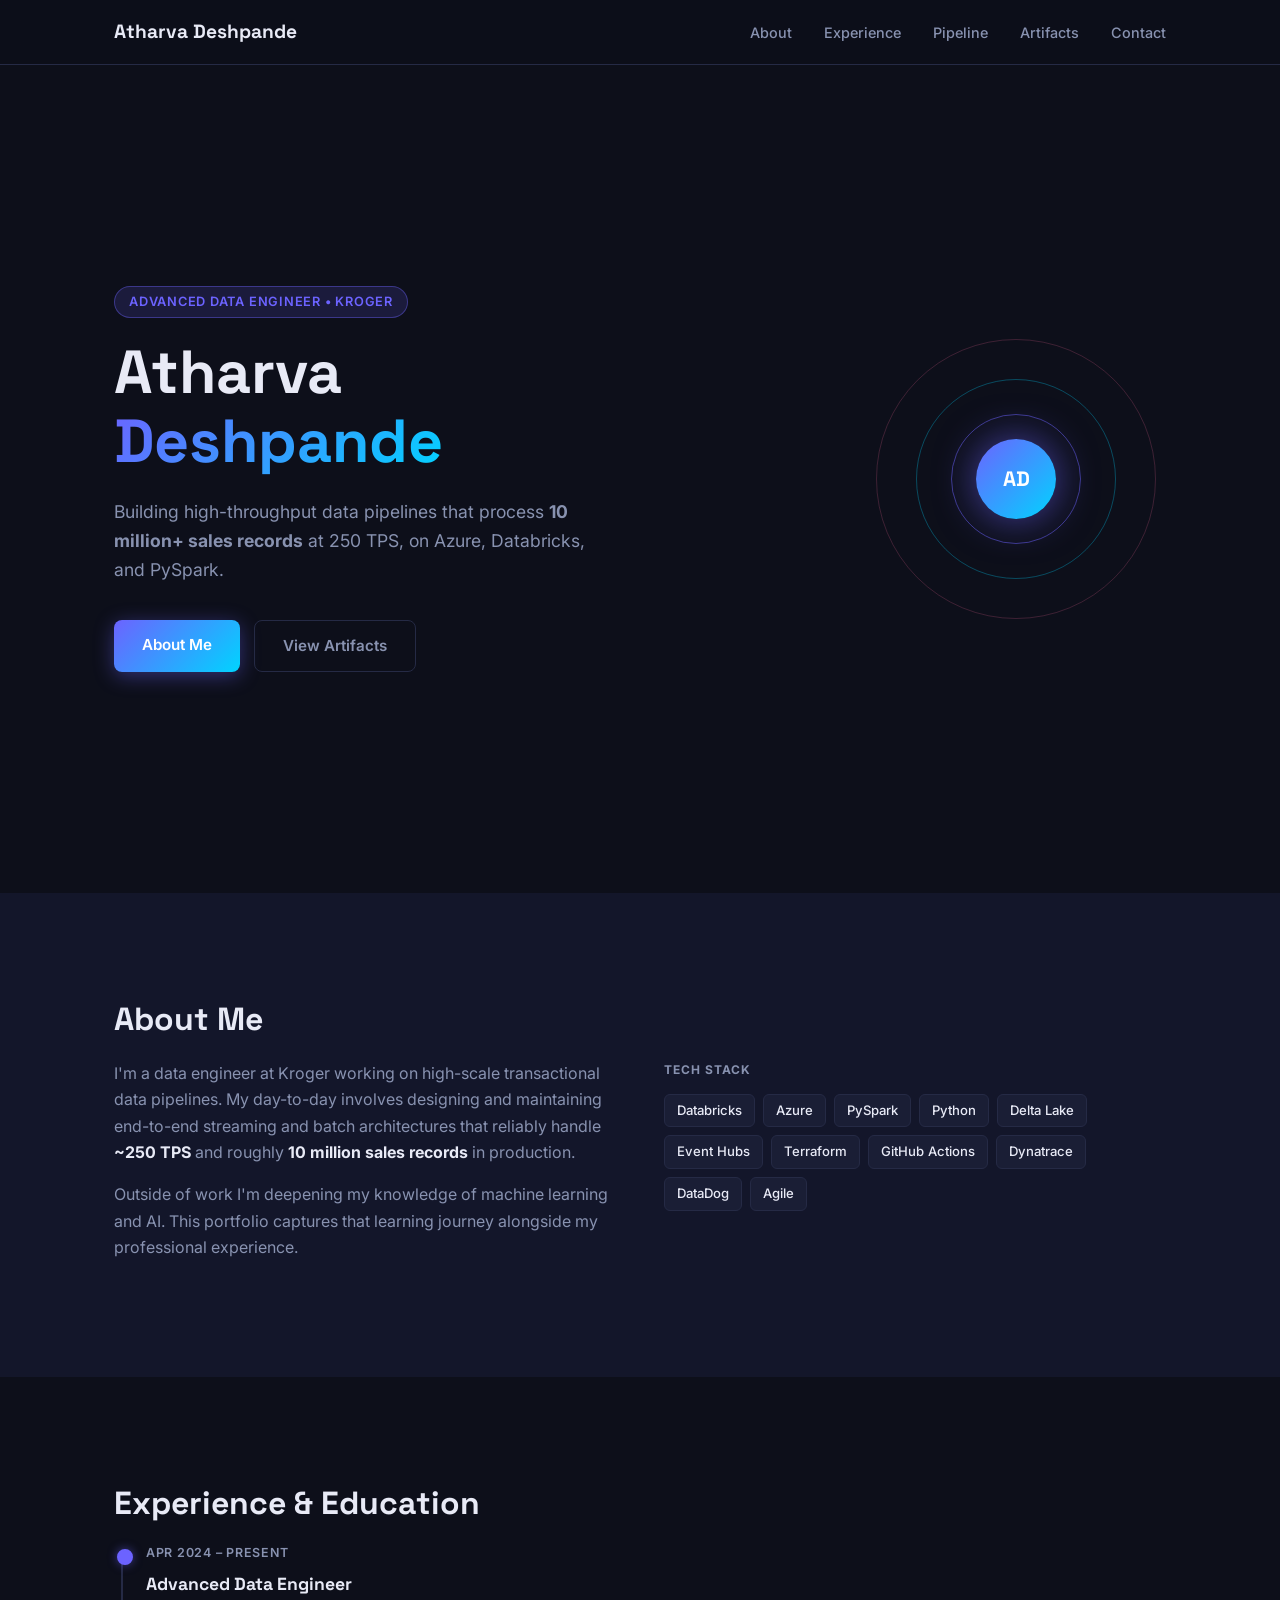
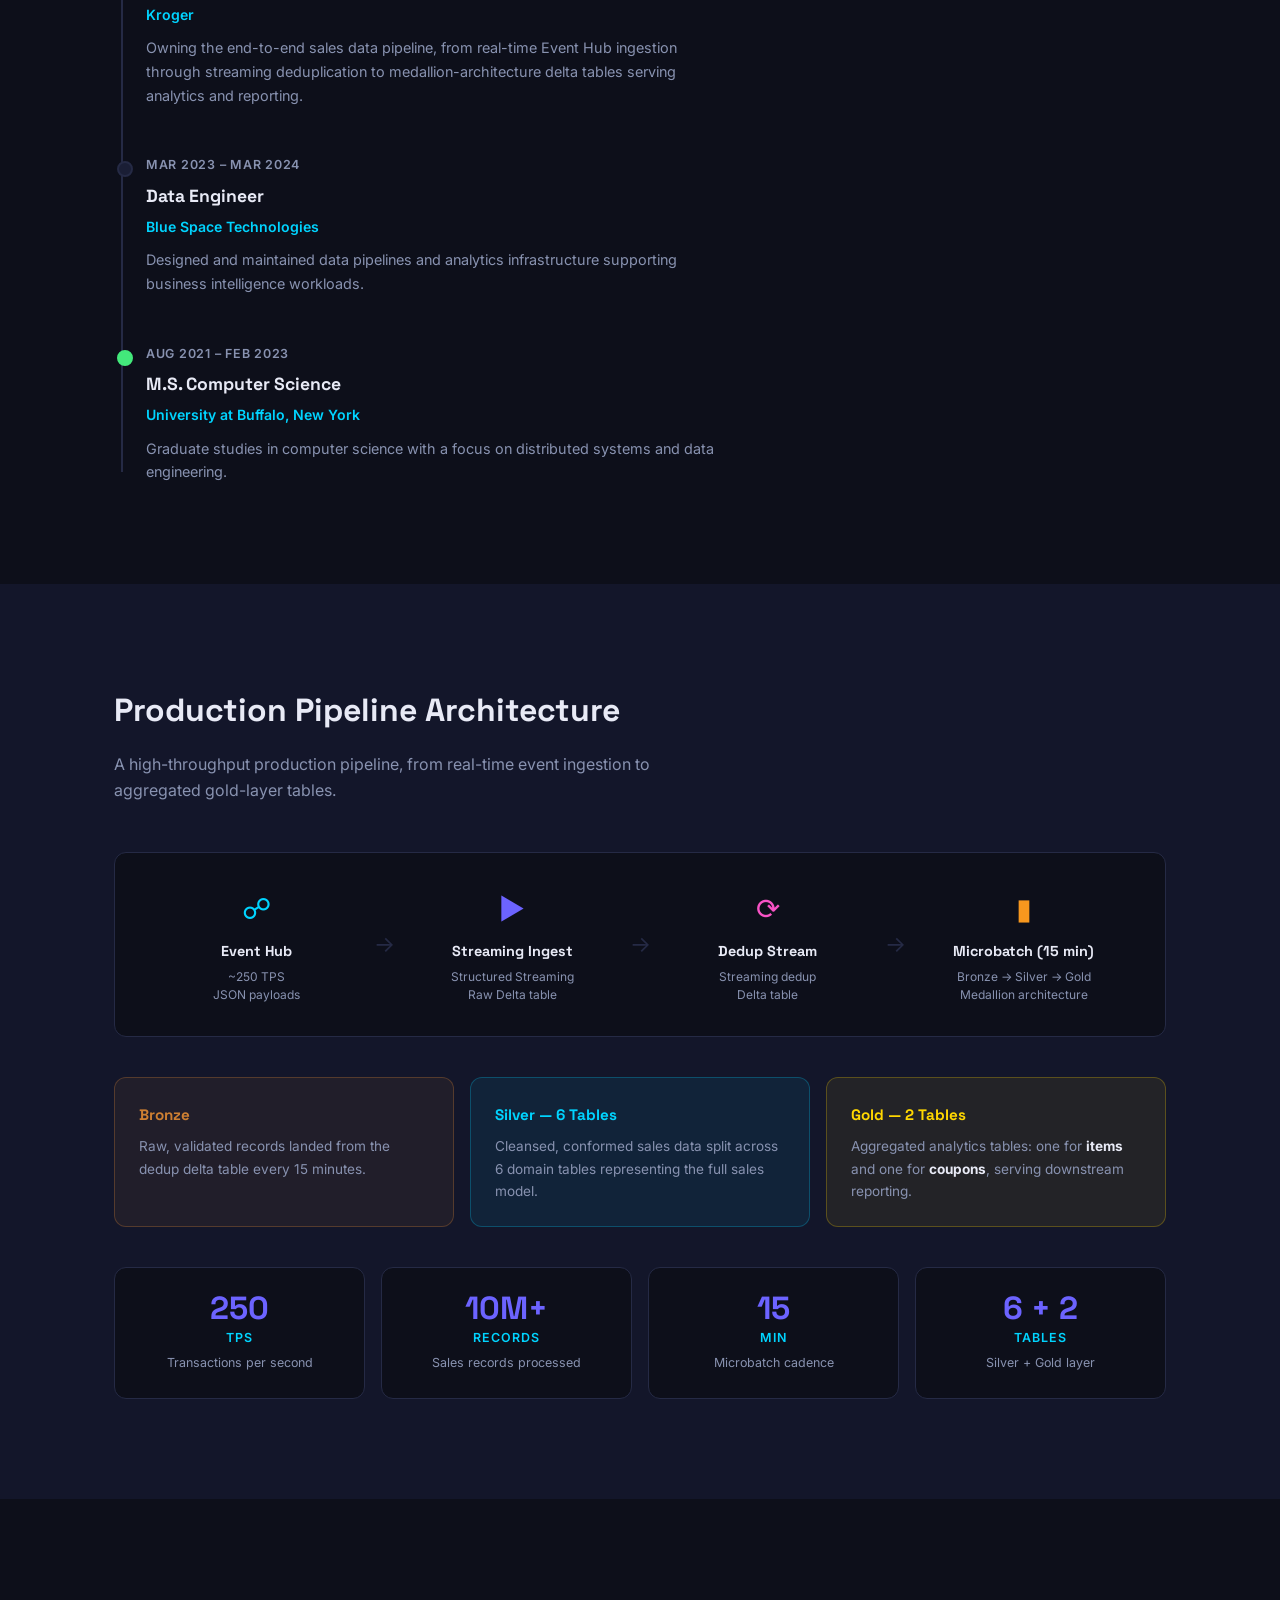
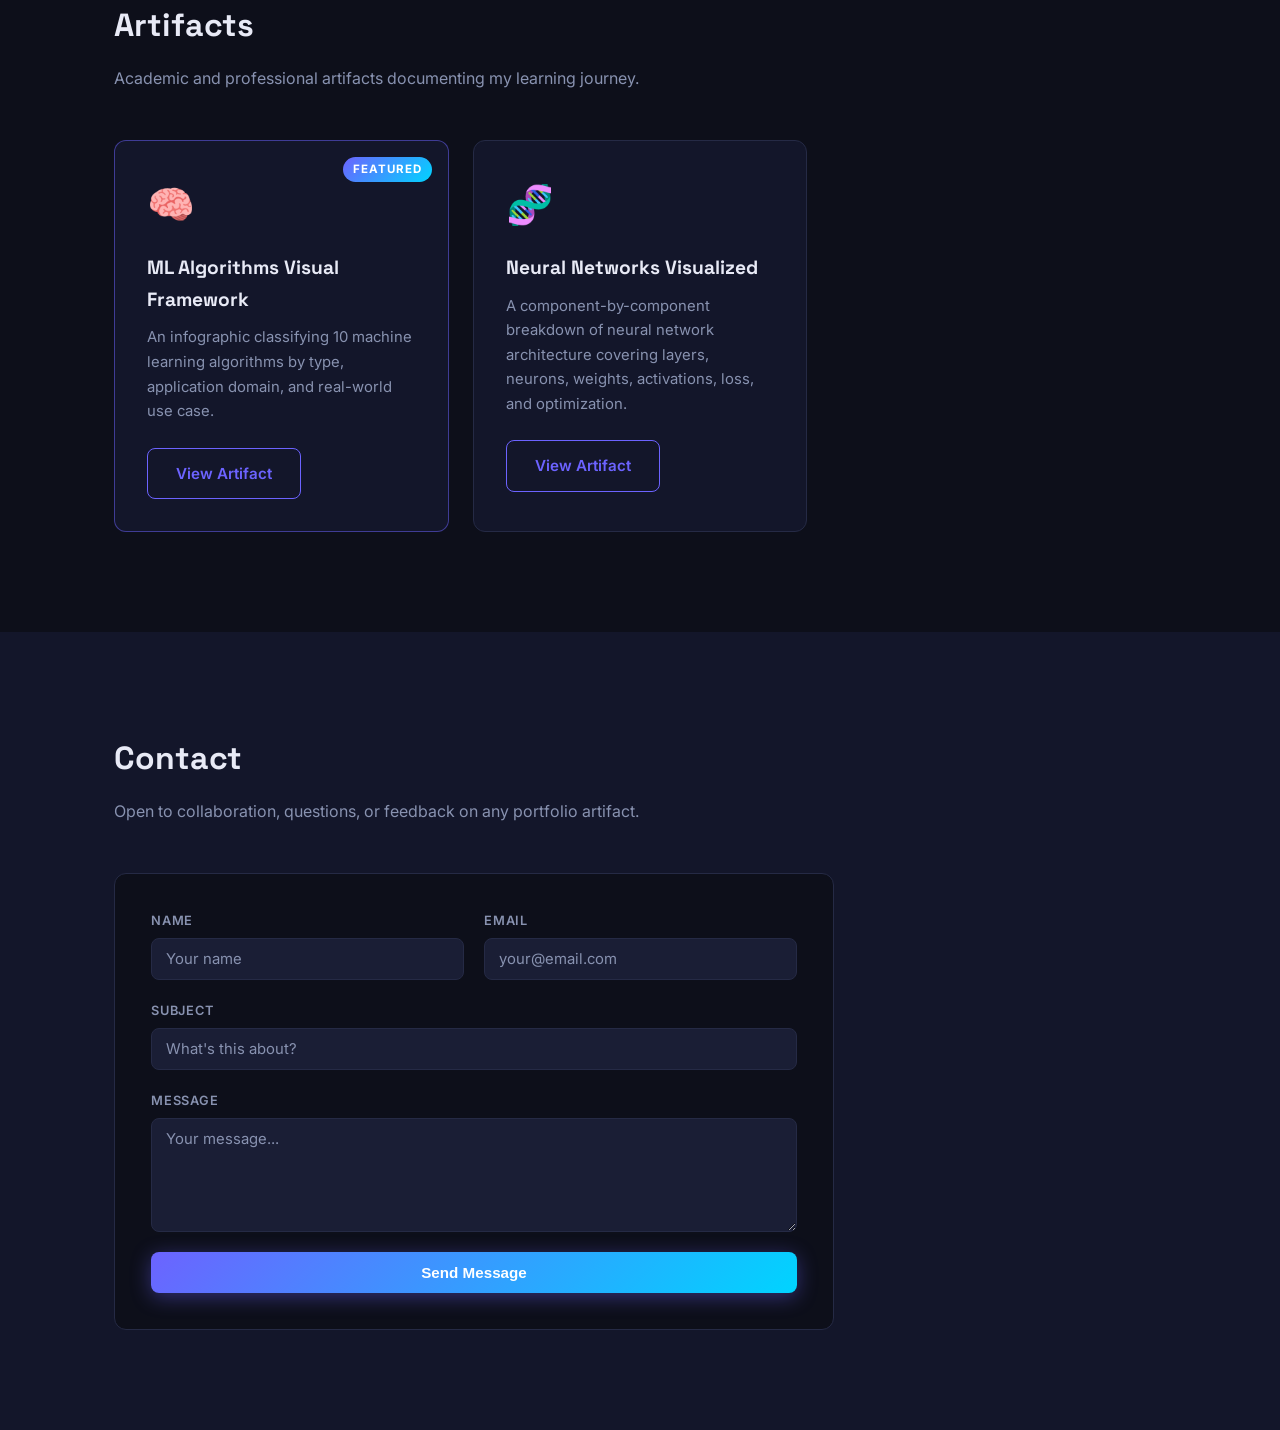
==== commit d87154f2: "added artifact 2" ====
--- a/index.html
+++ b/index.html
@@ -208,6 +208,12 @@
           <p>An infographic classifying 10 machine learning algorithms by type, application domain, and real-world use case.</p>
           <a href="artifacts/ml-algorithms/index.html" class="btn btn-outline">View Artifact</a>
         </article>
+        <article class="artifact-card">
+          <div class="artifact-icon">&#x1F9EC;</div>
+          <h3>Neural Networks Visualized</h3>
+          <p>A component-by-component breakdown of neural network architecture covering layers, neurons, weights, activations, loss, and optimization.</p>
+          <a href="artifacts/neural-networks/index.html" class="btn btn-outline">View Artifact</a>
+        </article>
       </div>
     </div>
   </section>
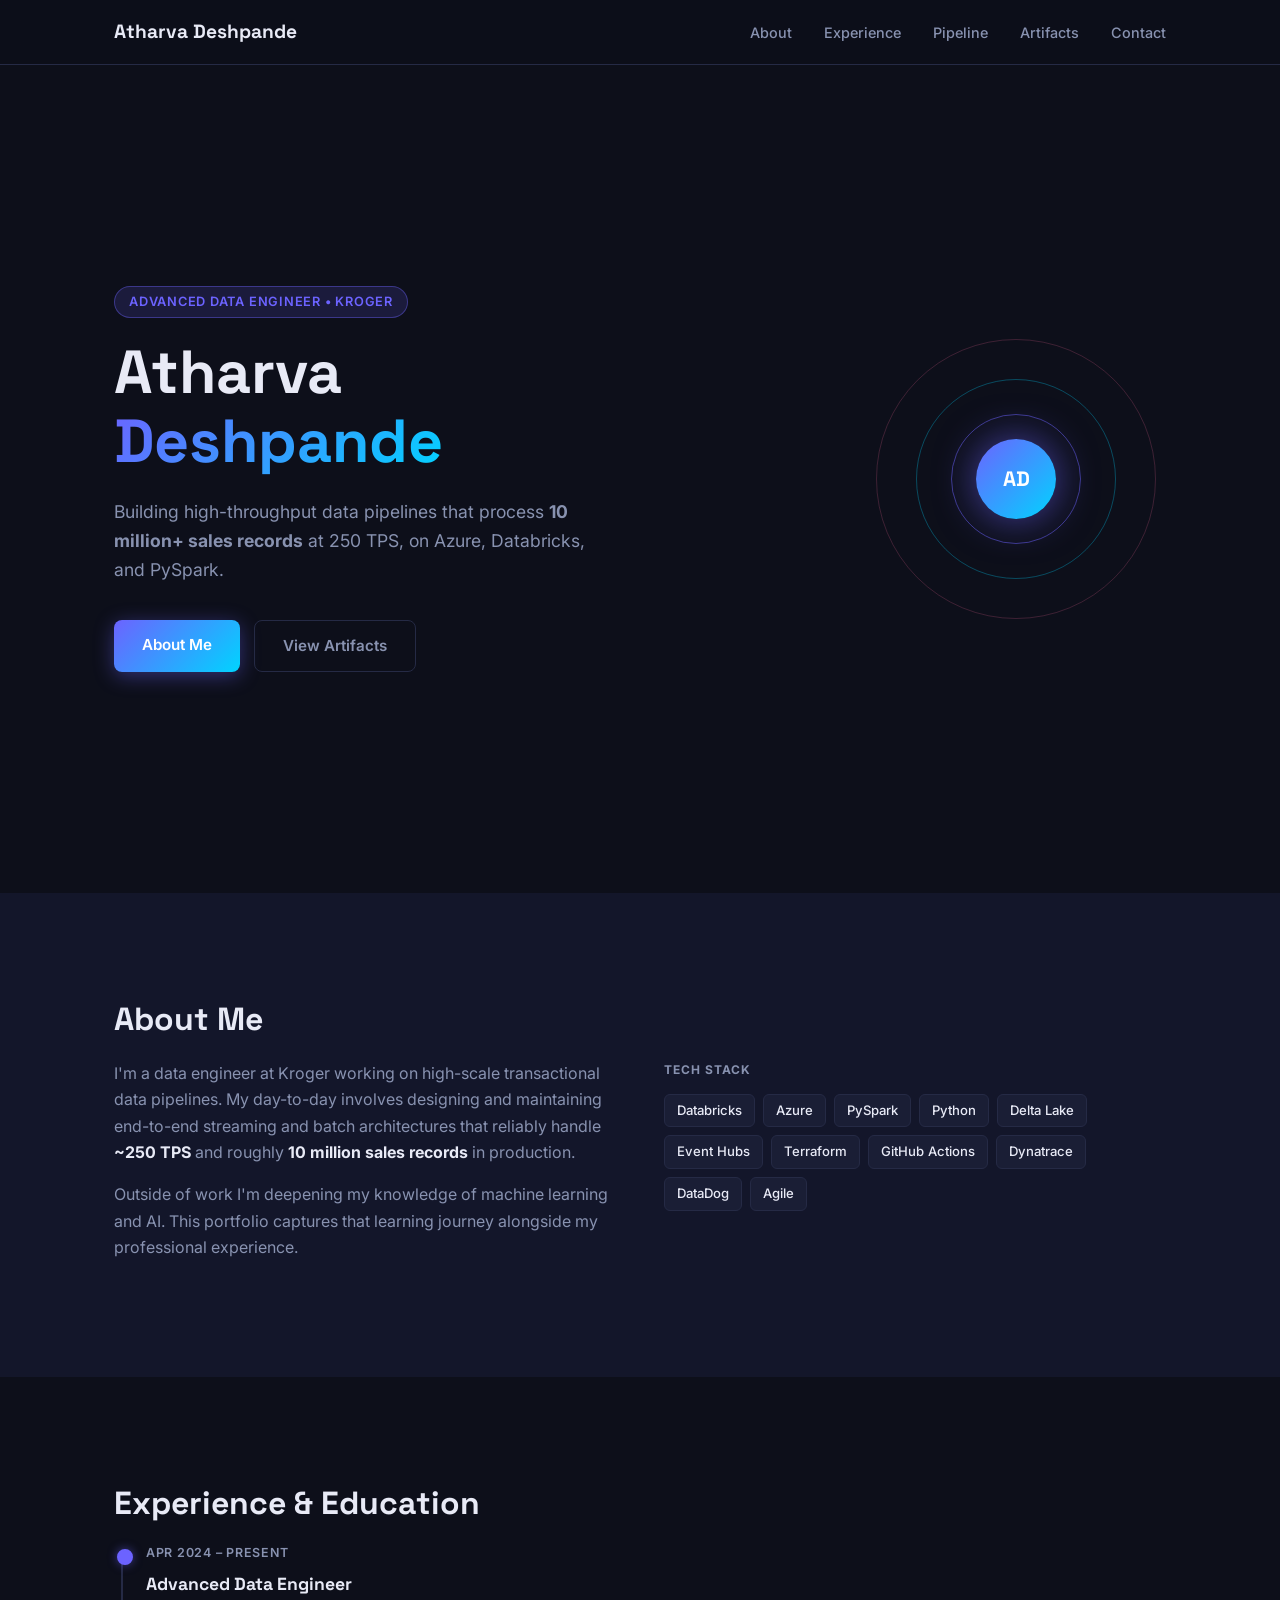
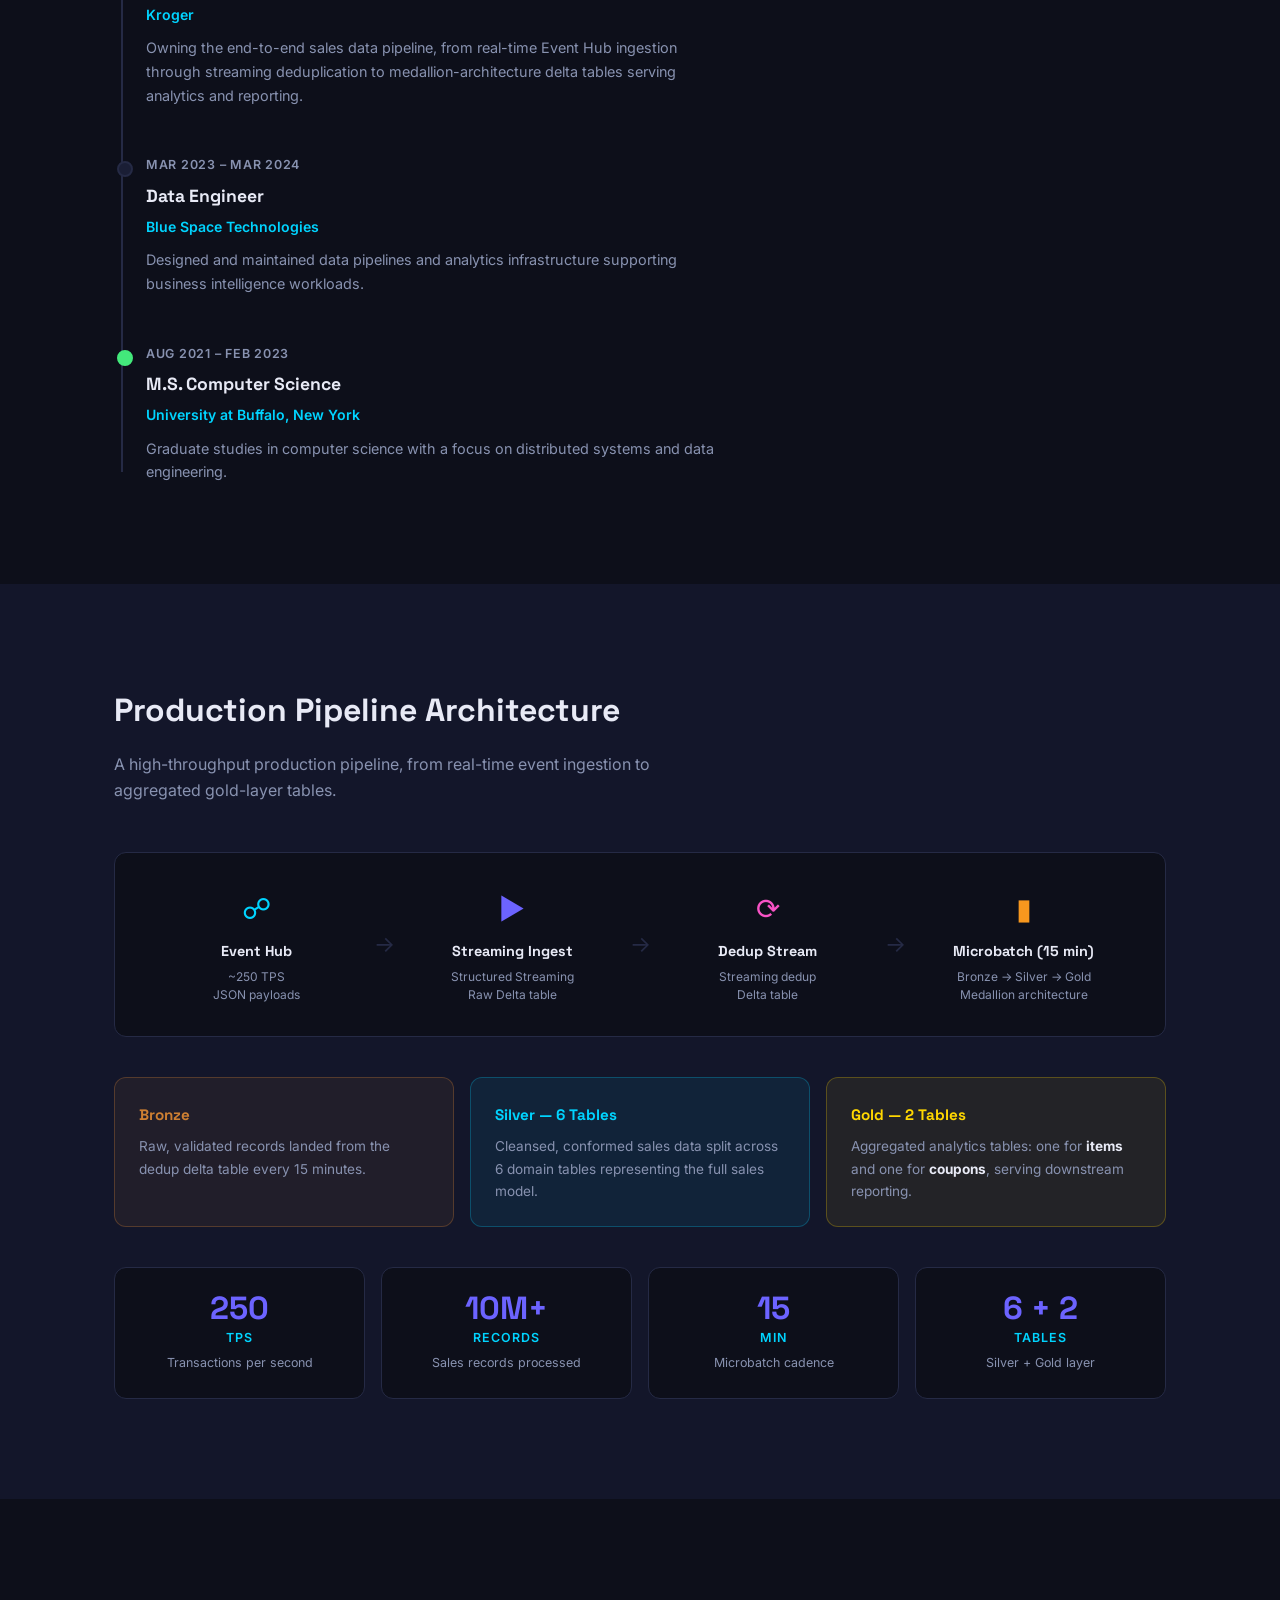
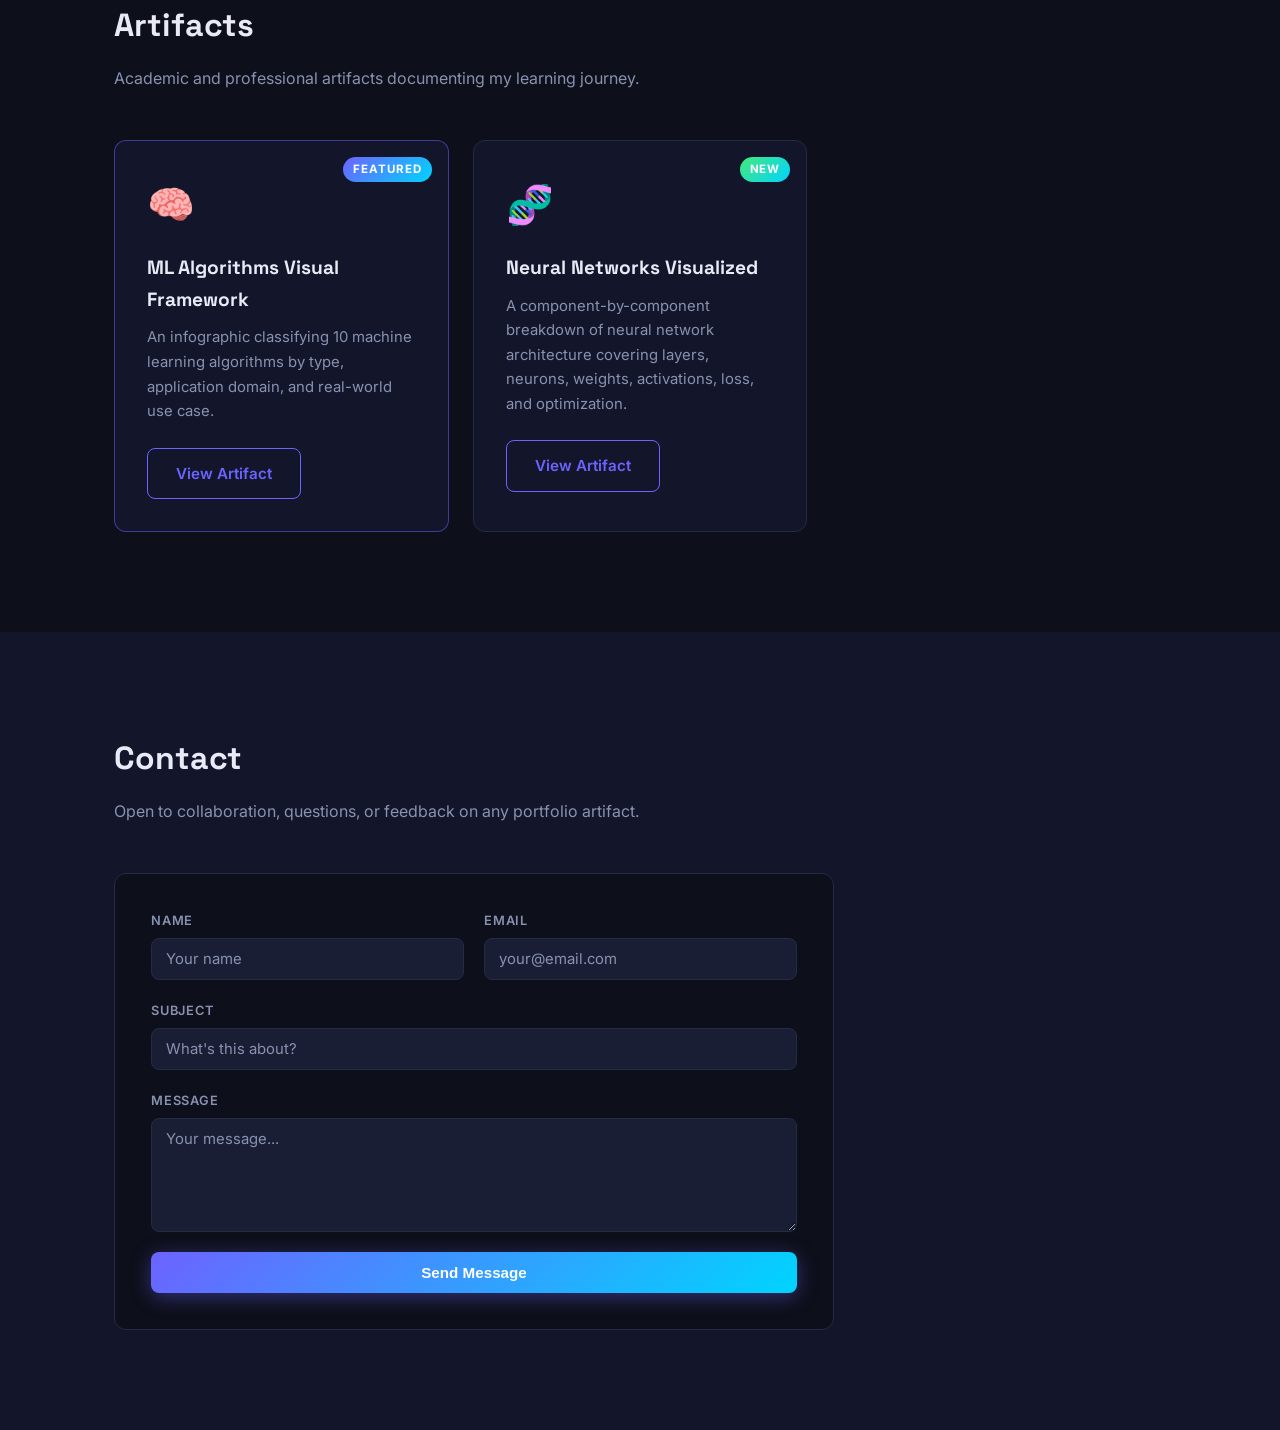
==== commit d35274cf: "added artifact 2" ====
--- a/index.html
+++ b/index.html
@@ -209,6 +209,7 @@
           <a href="artifacts/ml-algorithms/index.html" class="btn btn-outline">View Artifact</a>
         </article>
         <article class="artifact-card">
+          <div class="artifact-badge new-badge">New</div>
           <div class="artifact-icon">&#x1F9EC;</div>
           <h3>Neural Networks Visualized</h3>
           <p>A component-by-component breakdown of neural network architecture covering layers, neurons, weights, activations, loss, and optimization.</p>
--- a/css/style.css
+++ b/css/style.css
@@ -235,6 +235,7 @@
   padding: 3px 10px;
   border-radius: 99px;
 }
+.new-badge { background: linear-gradient(135deg, #43e97b, #00d4ff); }
 .artifact-icon { font-size: 2.4rem; margin-bottom: 16px; }
 .artifact-card h3 { font-family: 'Space Grotesk', sans-serif; font-size: 1.2rem; font-weight: 700; margin-bottom: 10px; }
 .artifact-card p { color: var(--text-muted); font-size: .93rem; margin-bottom: 24px; }
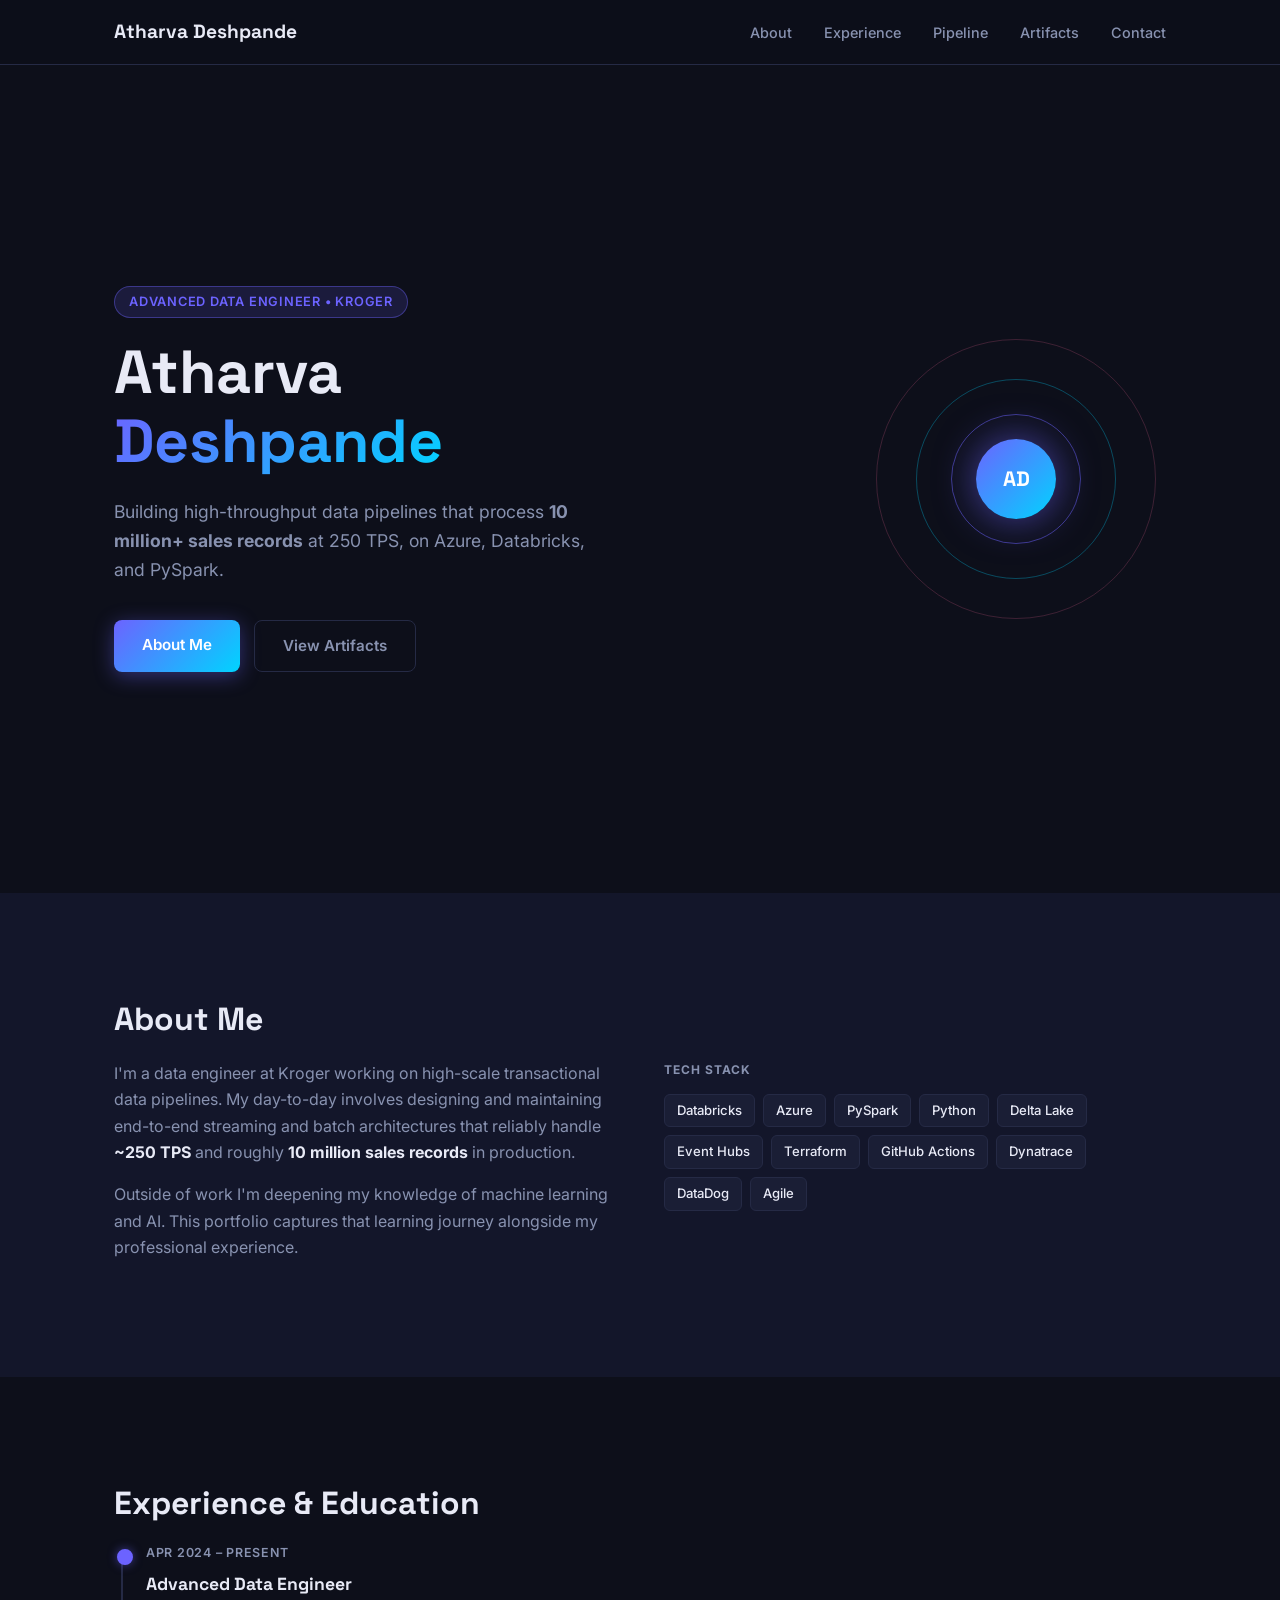
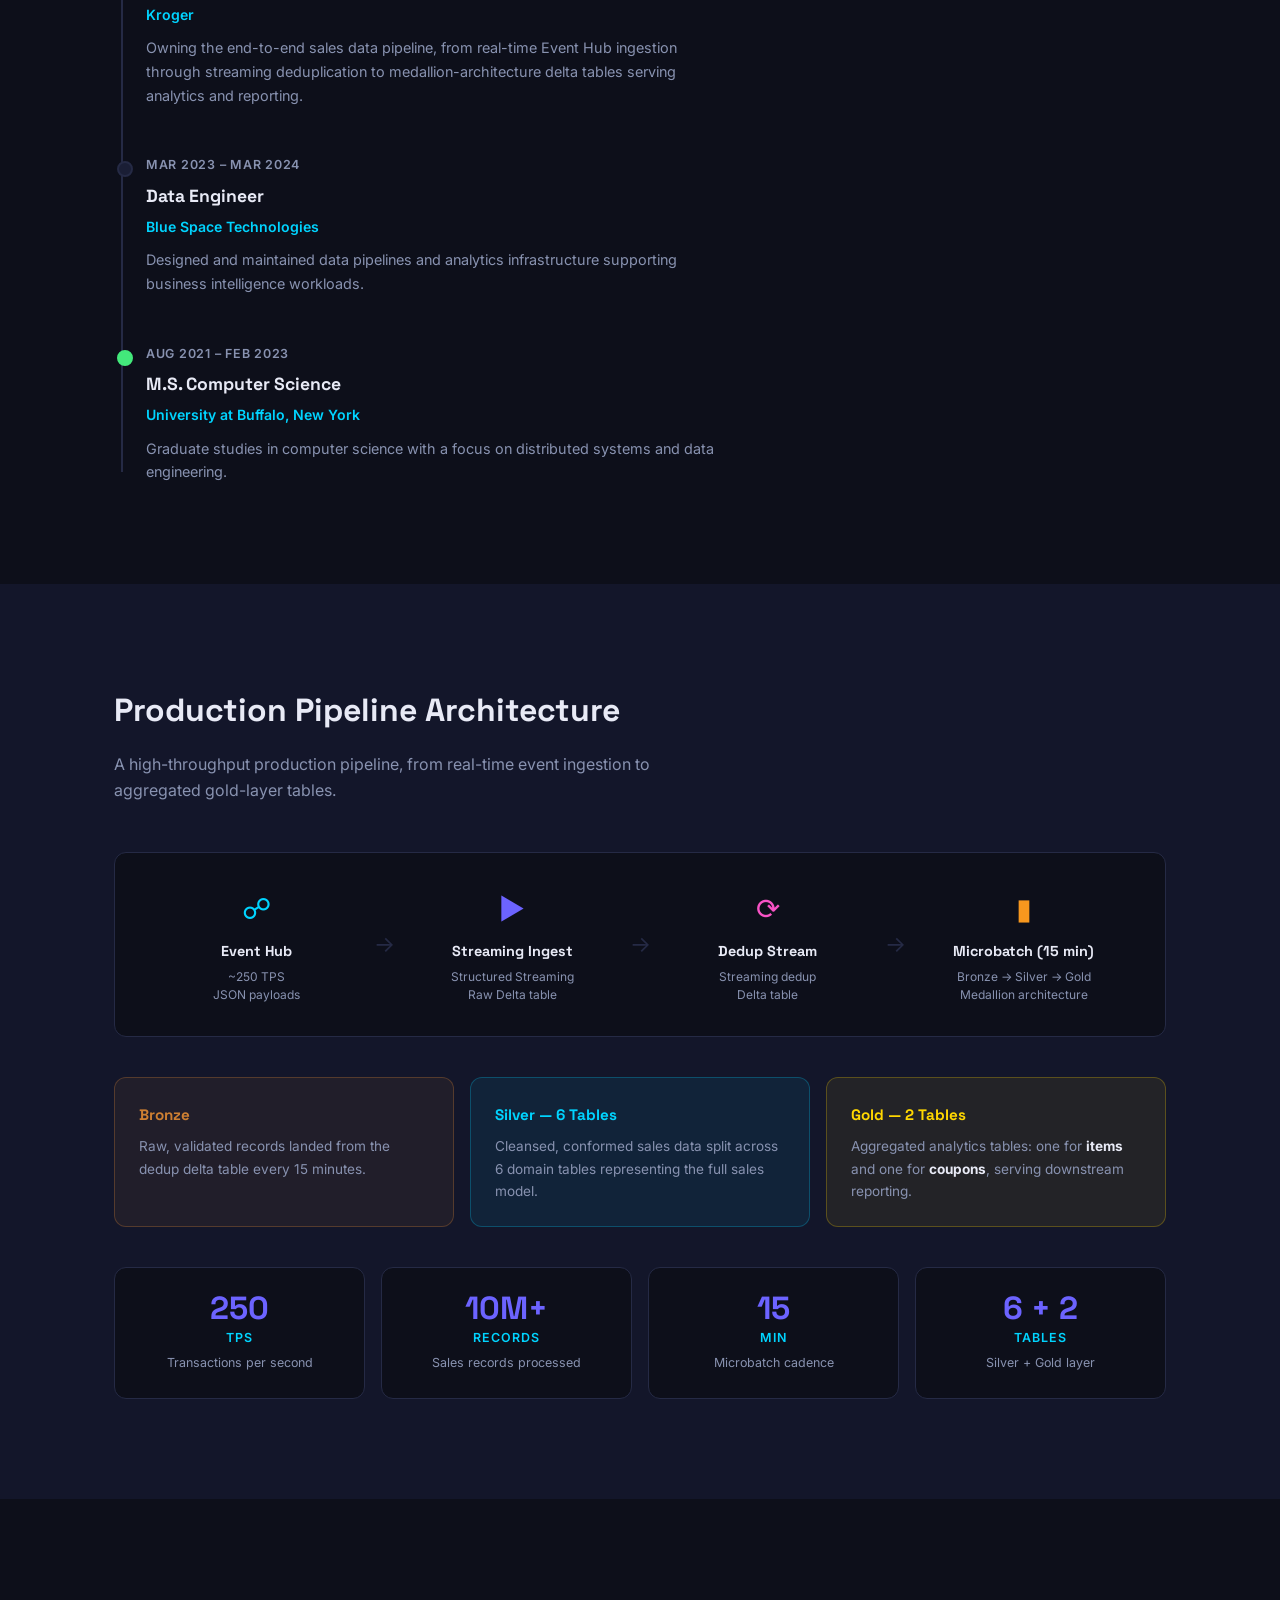
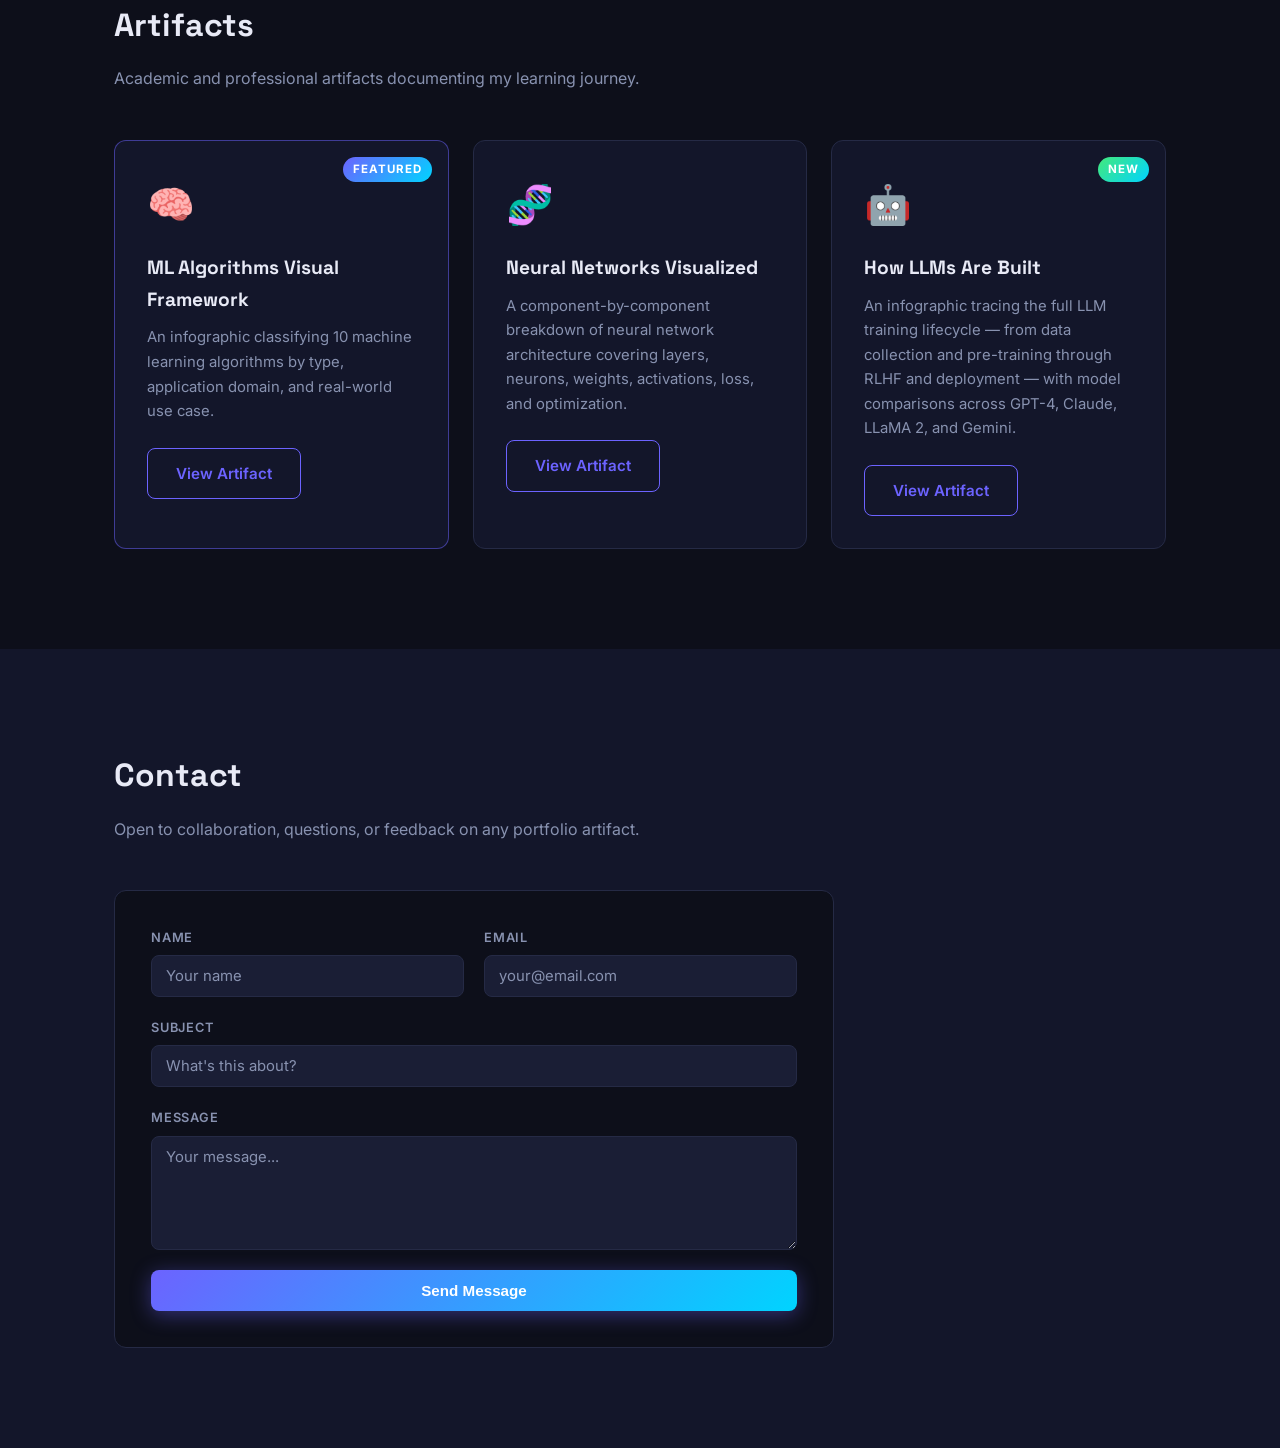
==== commit afbb58ee: "LLM Infrastructure and cost added as artifact 3" ====
--- a/index.html
+++ b/index.html
@@ -209,11 +209,17 @@
           <a href="artifacts/ml-algorithms/index.html" class="btn btn-outline">View Artifact</a>
         </article>
         <article class="artifact-card">
-          <div class="artifact-badge new-badge">New</div>
           <div class="artifact-icon">&#x1F9EC;</div>
           <h3>Neural Networks Visualized</h3>
           <p>A component-by-component breakdown of neural network architecture covering layers, neurons, weights, activations, loss, and optimization.</p>
           <a href="artifacts/neural-networks/index.html" class="btn btn-outline">View Artifact</a>
+        </article>
+        <article class="artifact-card">
+          <div class="artifact-badge new-badge">New</div>
+          <div class="artifact-icon">&#x1F916;</div>
+          <h3>How LLMs Are Built</h3>
+          <p>An infographic tracing the full LLM training lifecycle — from data collection and pre-training through RLHF and deployment — with model comparisons across GPT-4, Claude, LLaMA 2, and Gemini.</p>
+          <a href="artifacts/llm-training/index.html" class="btn btn-outline">View Artifact</a>
         </article>
       </div>
     </div>
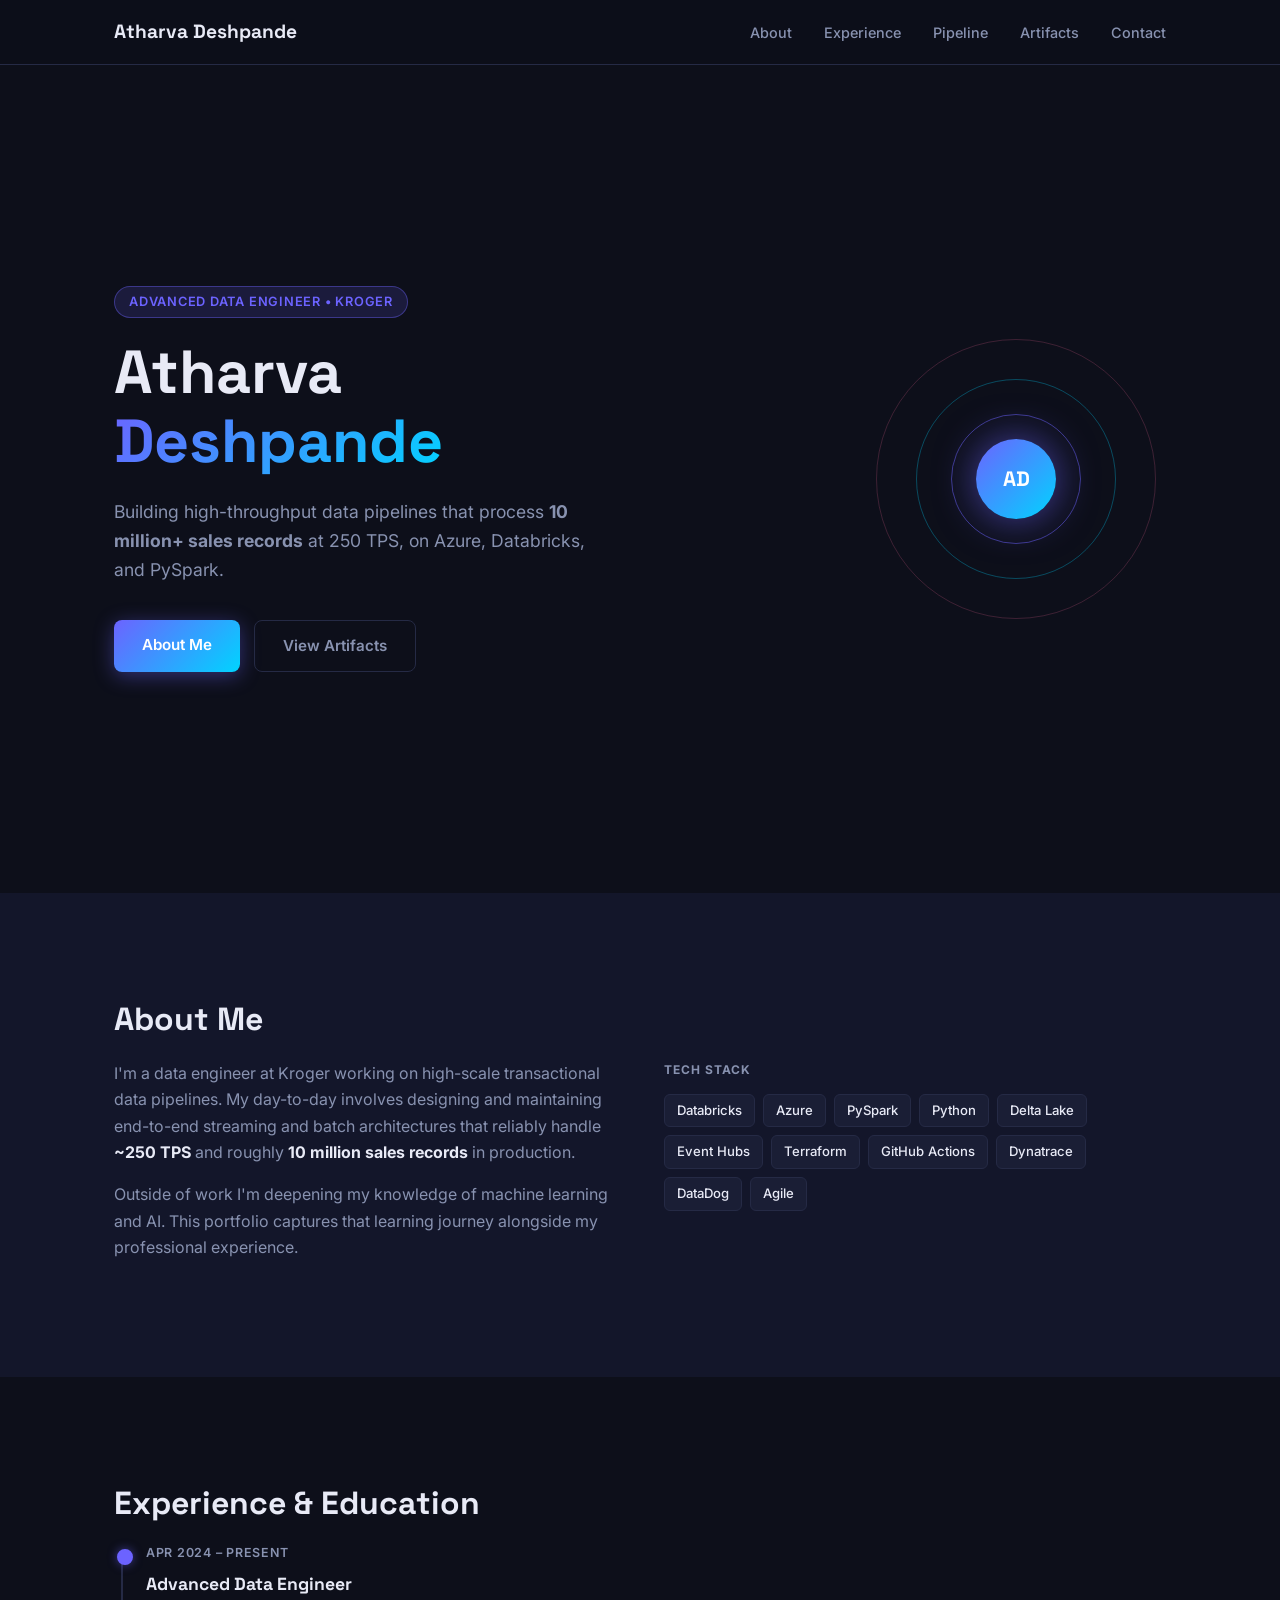
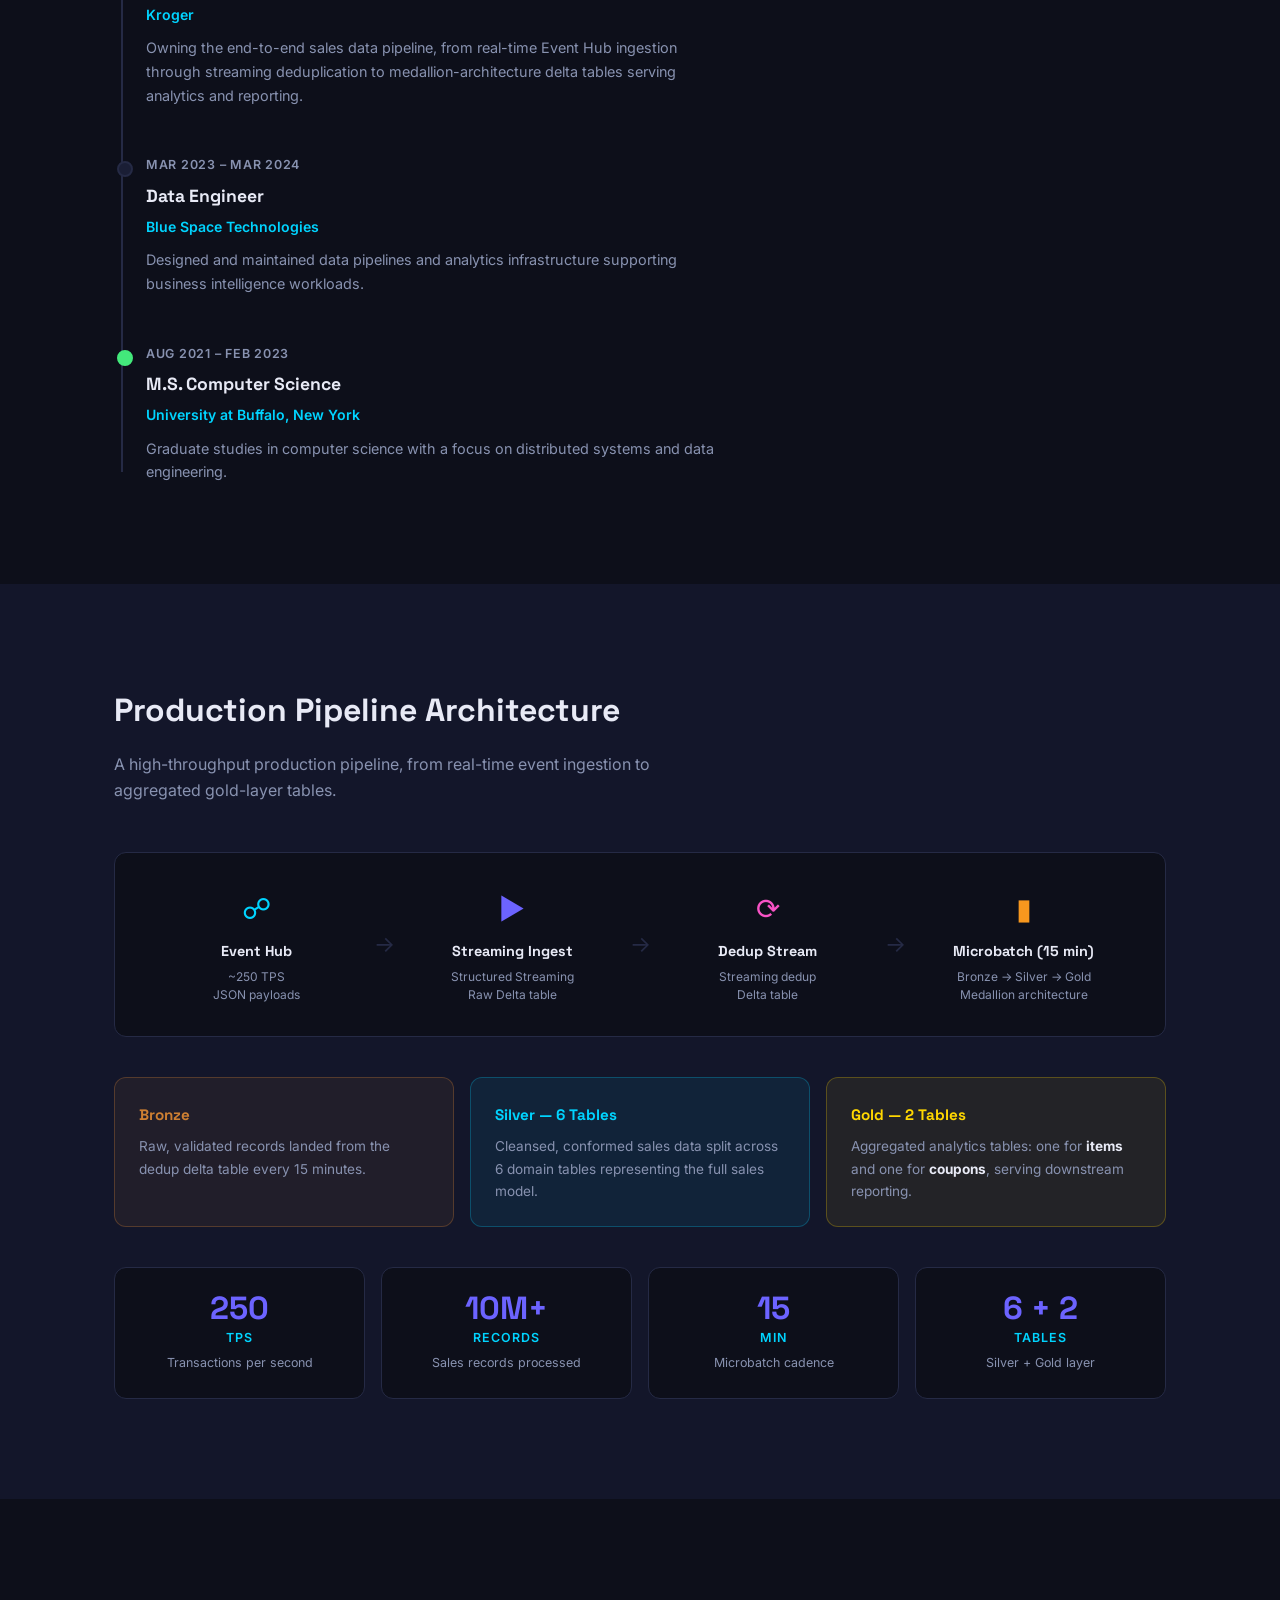
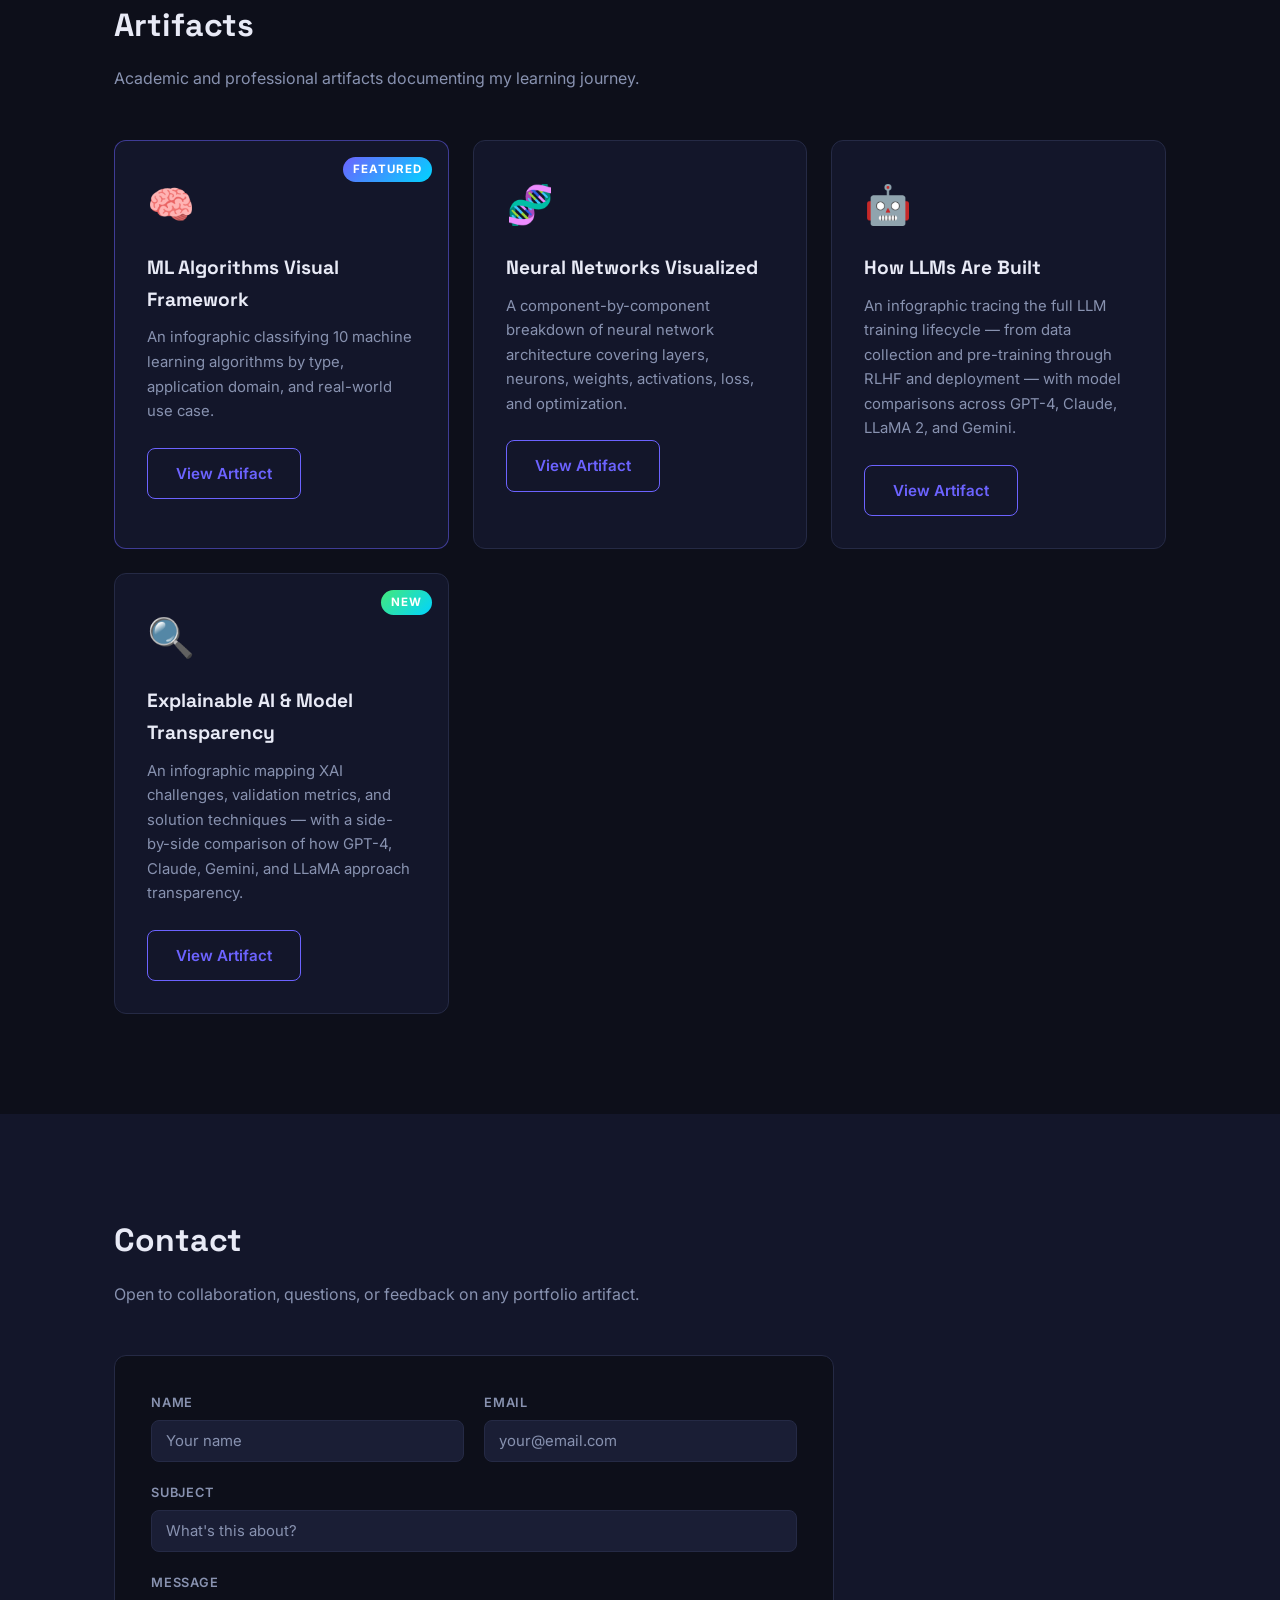
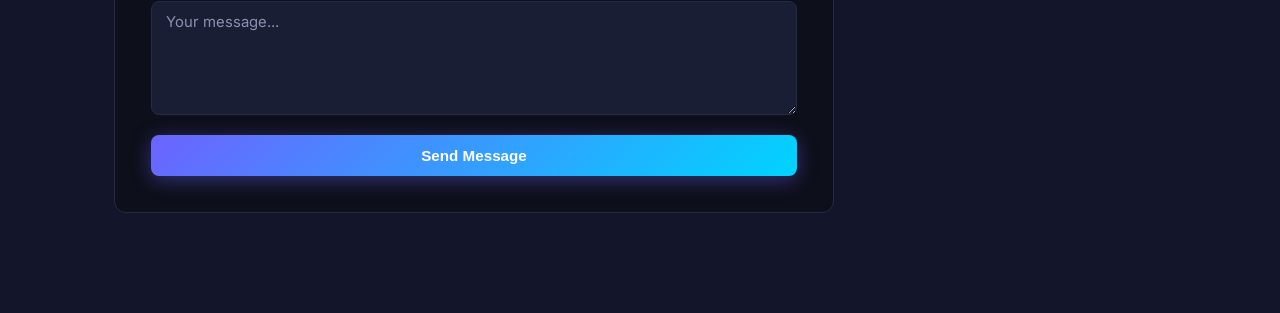
==== commit b0293611: "feat: add Artifact 4 XAI card to portfolio index" ====
--- a/index.html
+++ b/index.html
@@ -215,11 +215,17 @@
           <a href="artifacts/neural-networks/index.html" class="btn btn-outline">View Artifact</a>
         </article>
         <article class="artifact-card">
-          <div class="artifact-badge new-badge">New</div>
           <div class="artifact-icon">&#x1F916;</div>
           <h3>How LLMs Are Built</h3>
           <p>An infographic tracing the full LLM training lifecycle — from data collection and pre-training through RLHF and deployment — with model comparisons across GPT-4, Claude, LLaMA 2, and Gemini.</p>
           <a href="artifacts/llm-training/index.html" class="btn btn-outline">View Artifact</a>
+        </article>
+        <article class="artifact-card">
+          <div class="artifact-badge new-badge">New</div>
+          <div class="artifact-icon">&#x1F50D;</div>
+          <h3>Explainable AI &amp; Model Transparency</h3>
+          <p>An infographic mapping XAI challenges, validation metrics, and solution techniques — with a side-by-side comparison of how GPT-4, Claude, Gemini, and LLaMA approach transparency.</p>
+          <a href="artifacts/xai/index.html" class="btn btn-outline">View Artifact</a>
         </article>
       </div>
     </div>
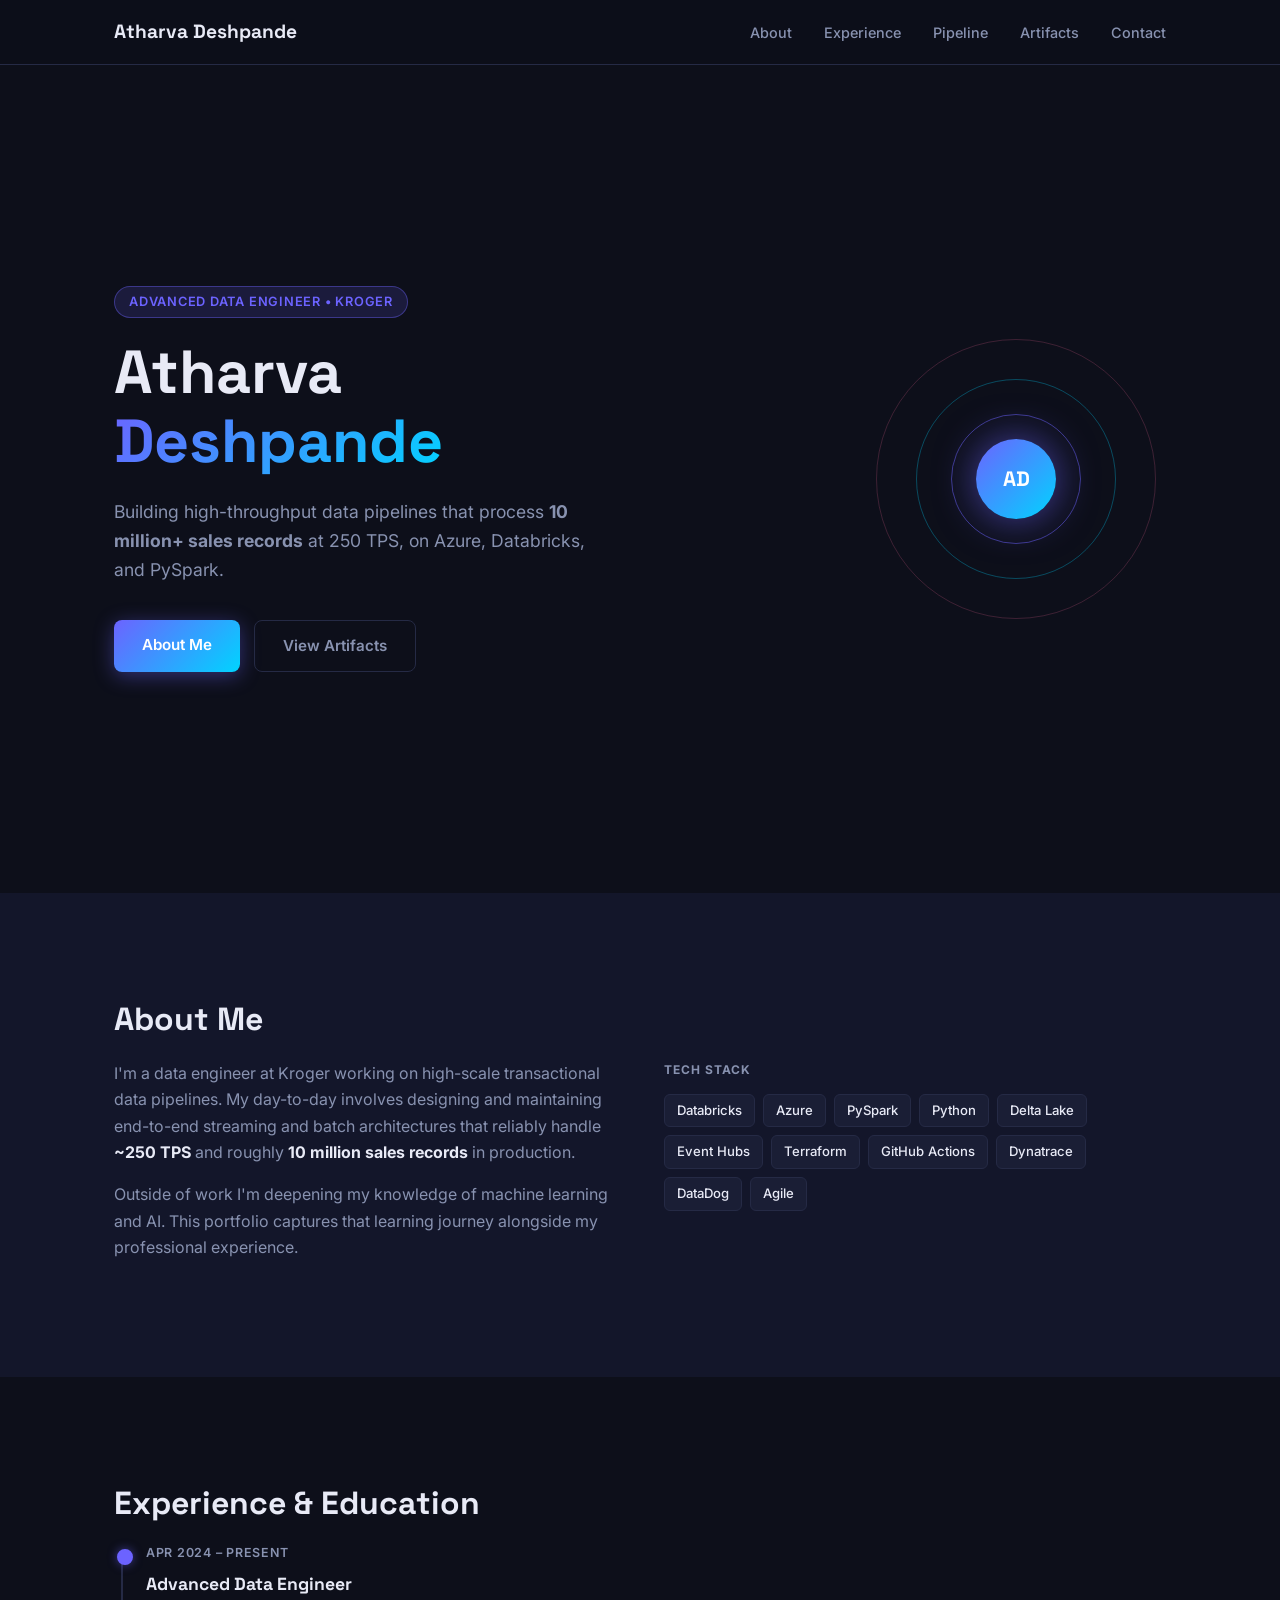
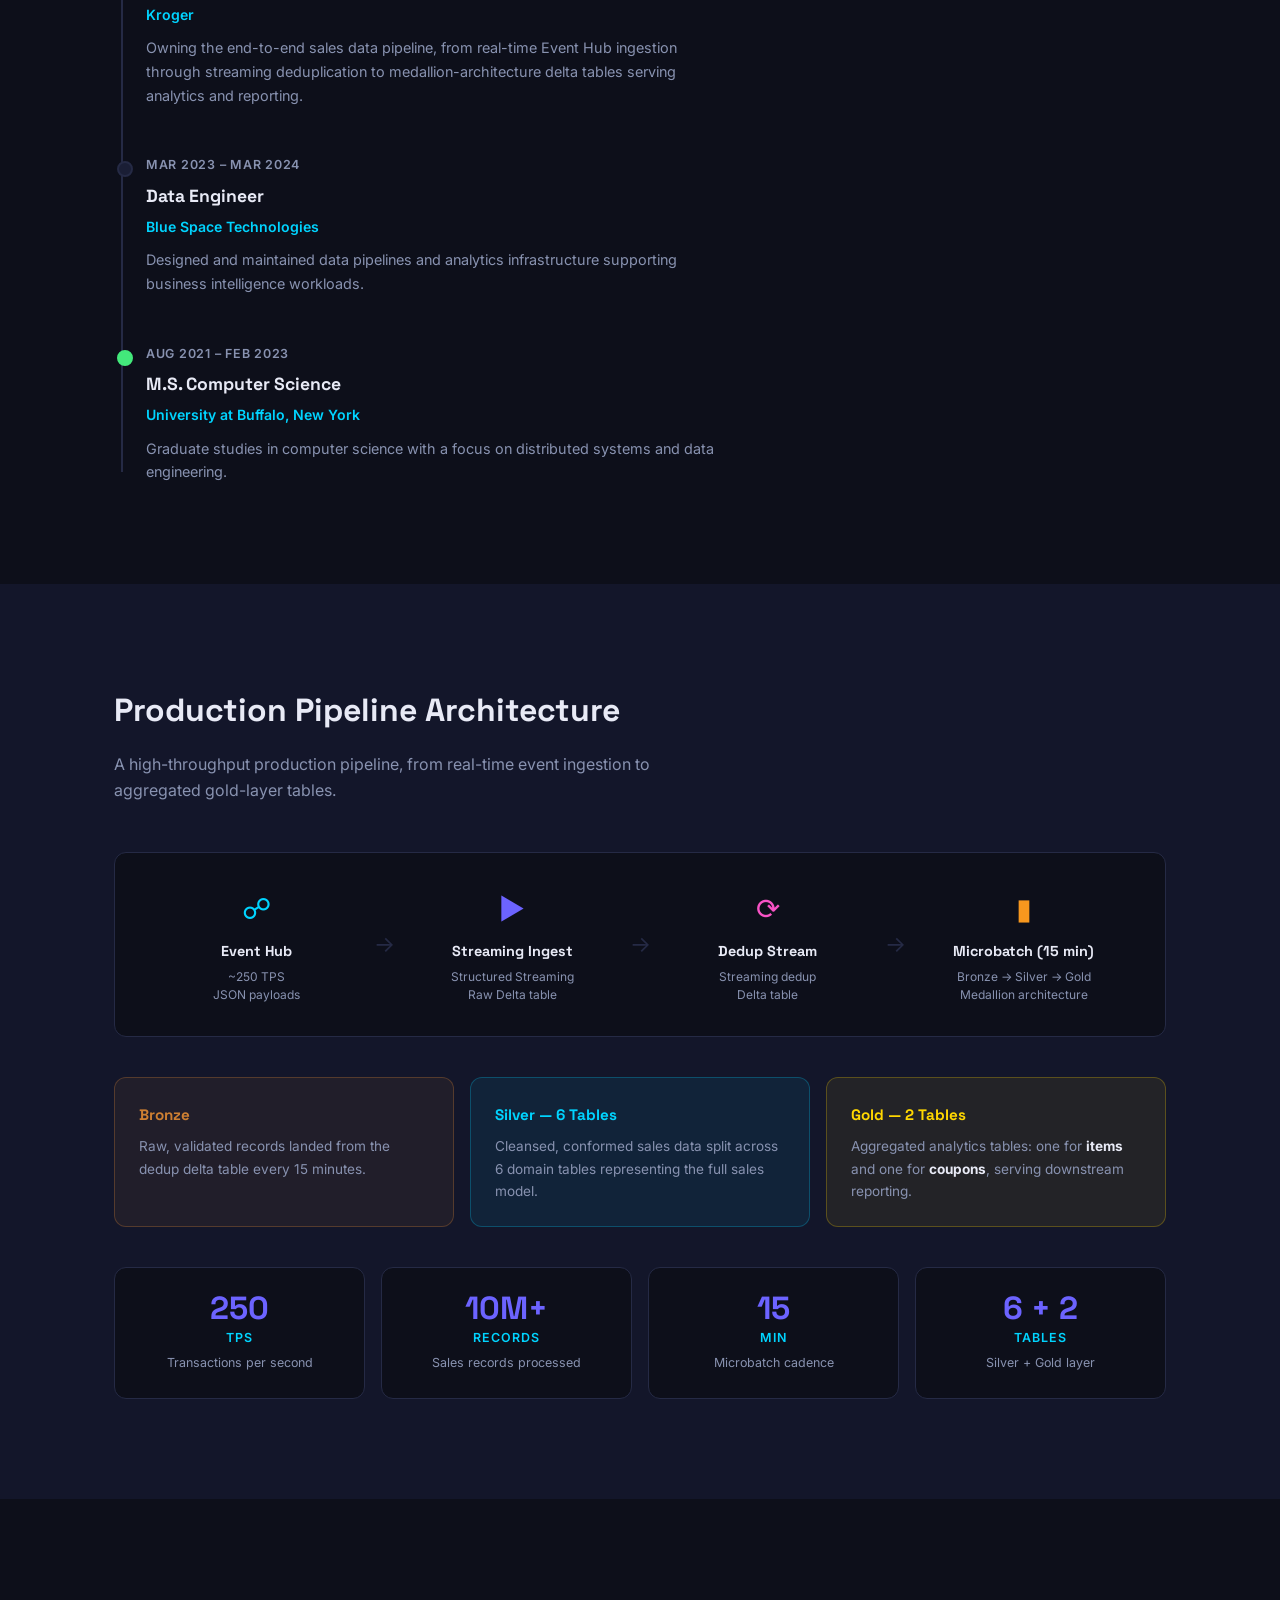
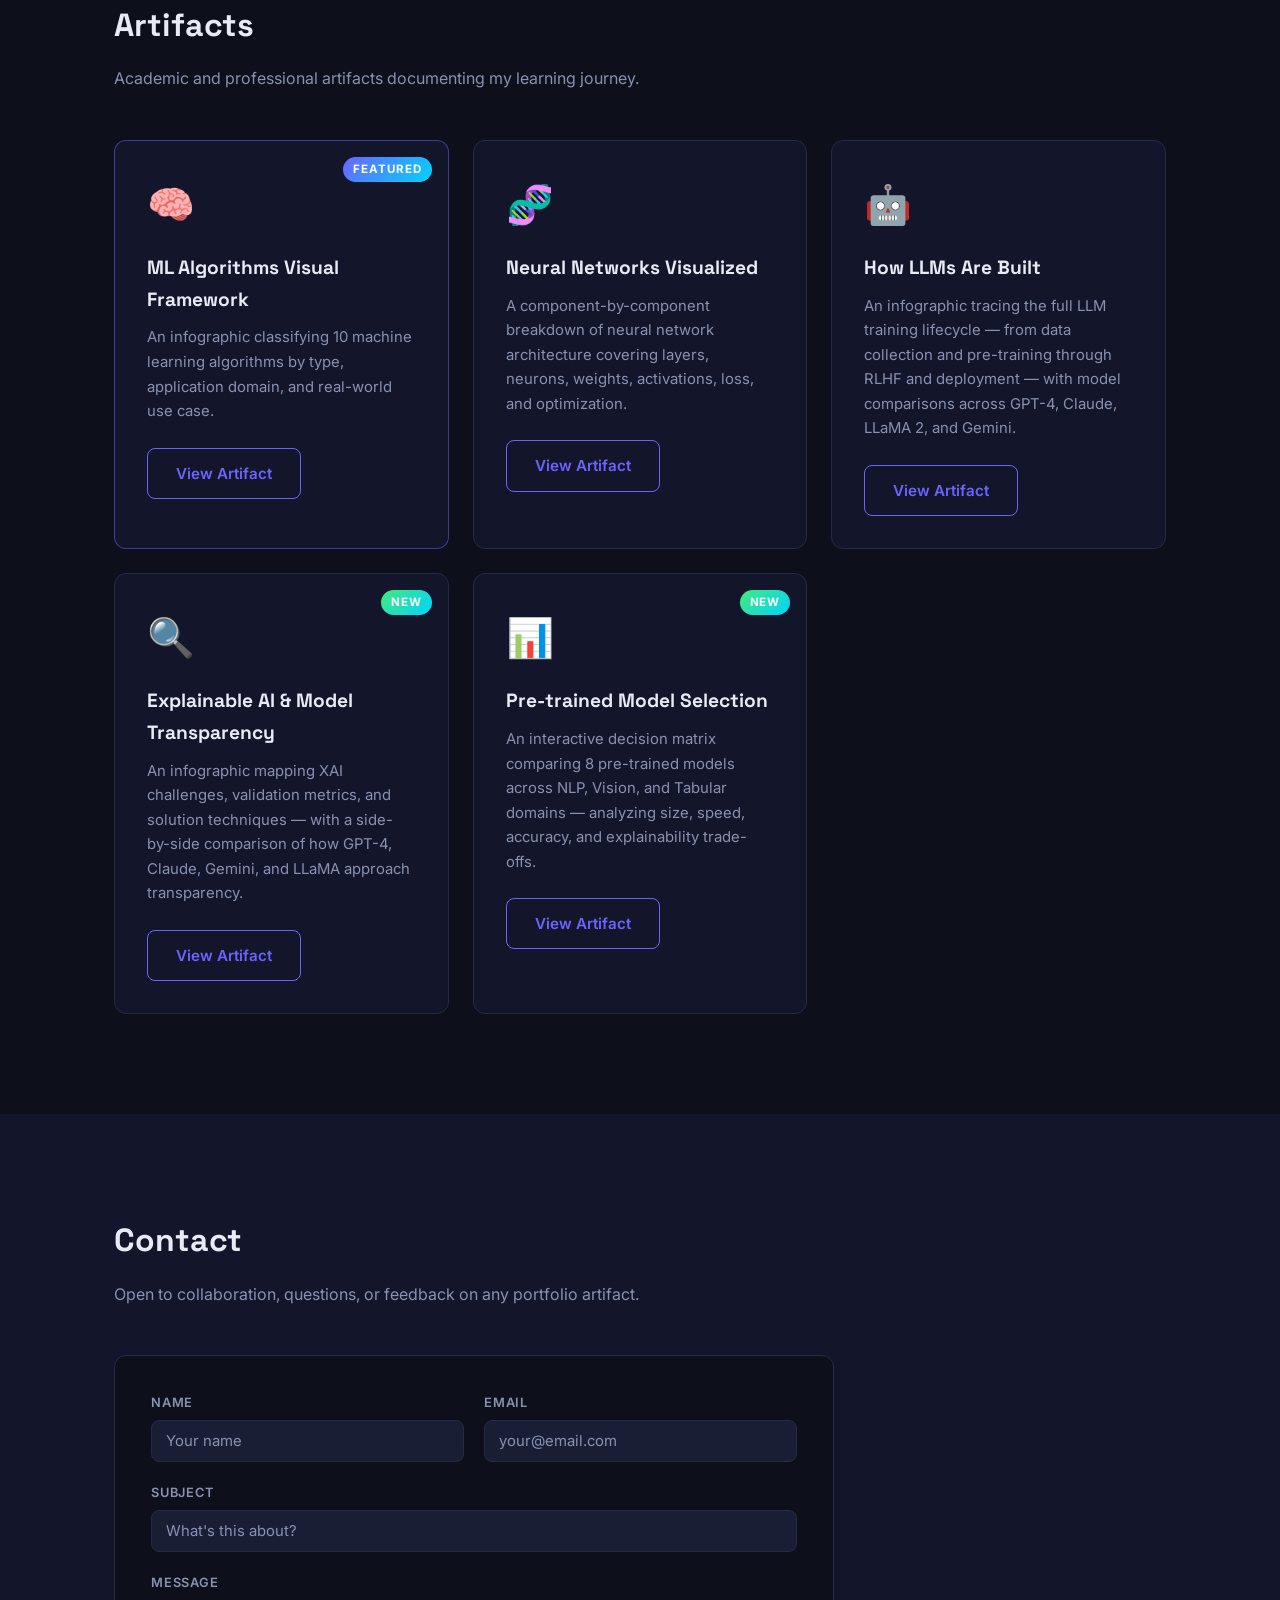
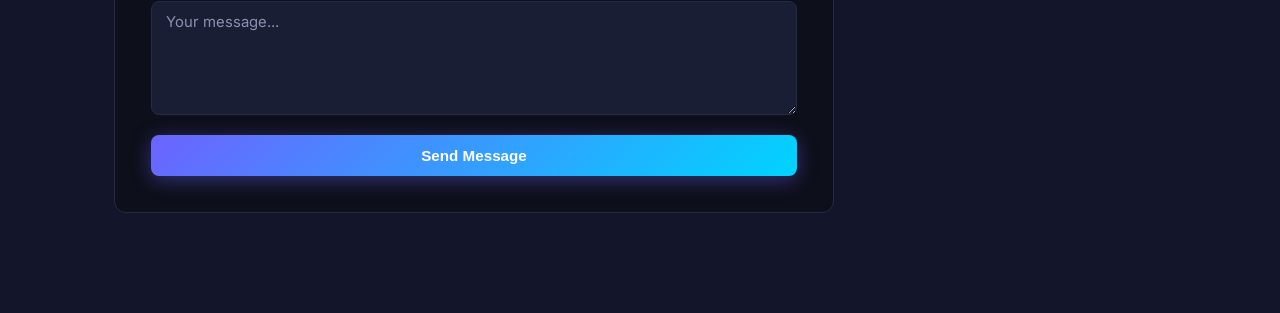
==== commit e9fd5873: "feat: add artifact 5 model-selection (full HTML, nav, portfolio card)" ====
--- a/index.html
+++ b/index.html
@@ -227,6 +227,13 @@
           <p>An infographic mapping XAI challenges, validation metrics, and solution techniques — with a side-by-side comparison of how GPT-4, Claude, Gemini, and LLaMA approach transparency.</p>
           <a href="artifacts/xai/index.html" class="btn btn-outline">View Artifact</a>
         </article>
+        <article class="artifact-card">
+          <div class="artifact-badge new-badge">New</div>
+          <div class="artifact-icon">&#x1F4CA;</div>
+          <h3>Pre-trained Model Selection</h3>
+          <p>An interactive decision matrix comparing 8 pre-trained models across NLP, Vision, and Tabular domains — analyzing size, speed, accuracy, and explainability trade-offs.</p>
+          <a href="artifacts/model-selection/index.html" class="btn btn-outline">View Artifact</a>
+        </article>
       </div>
     </div>
   </section>
